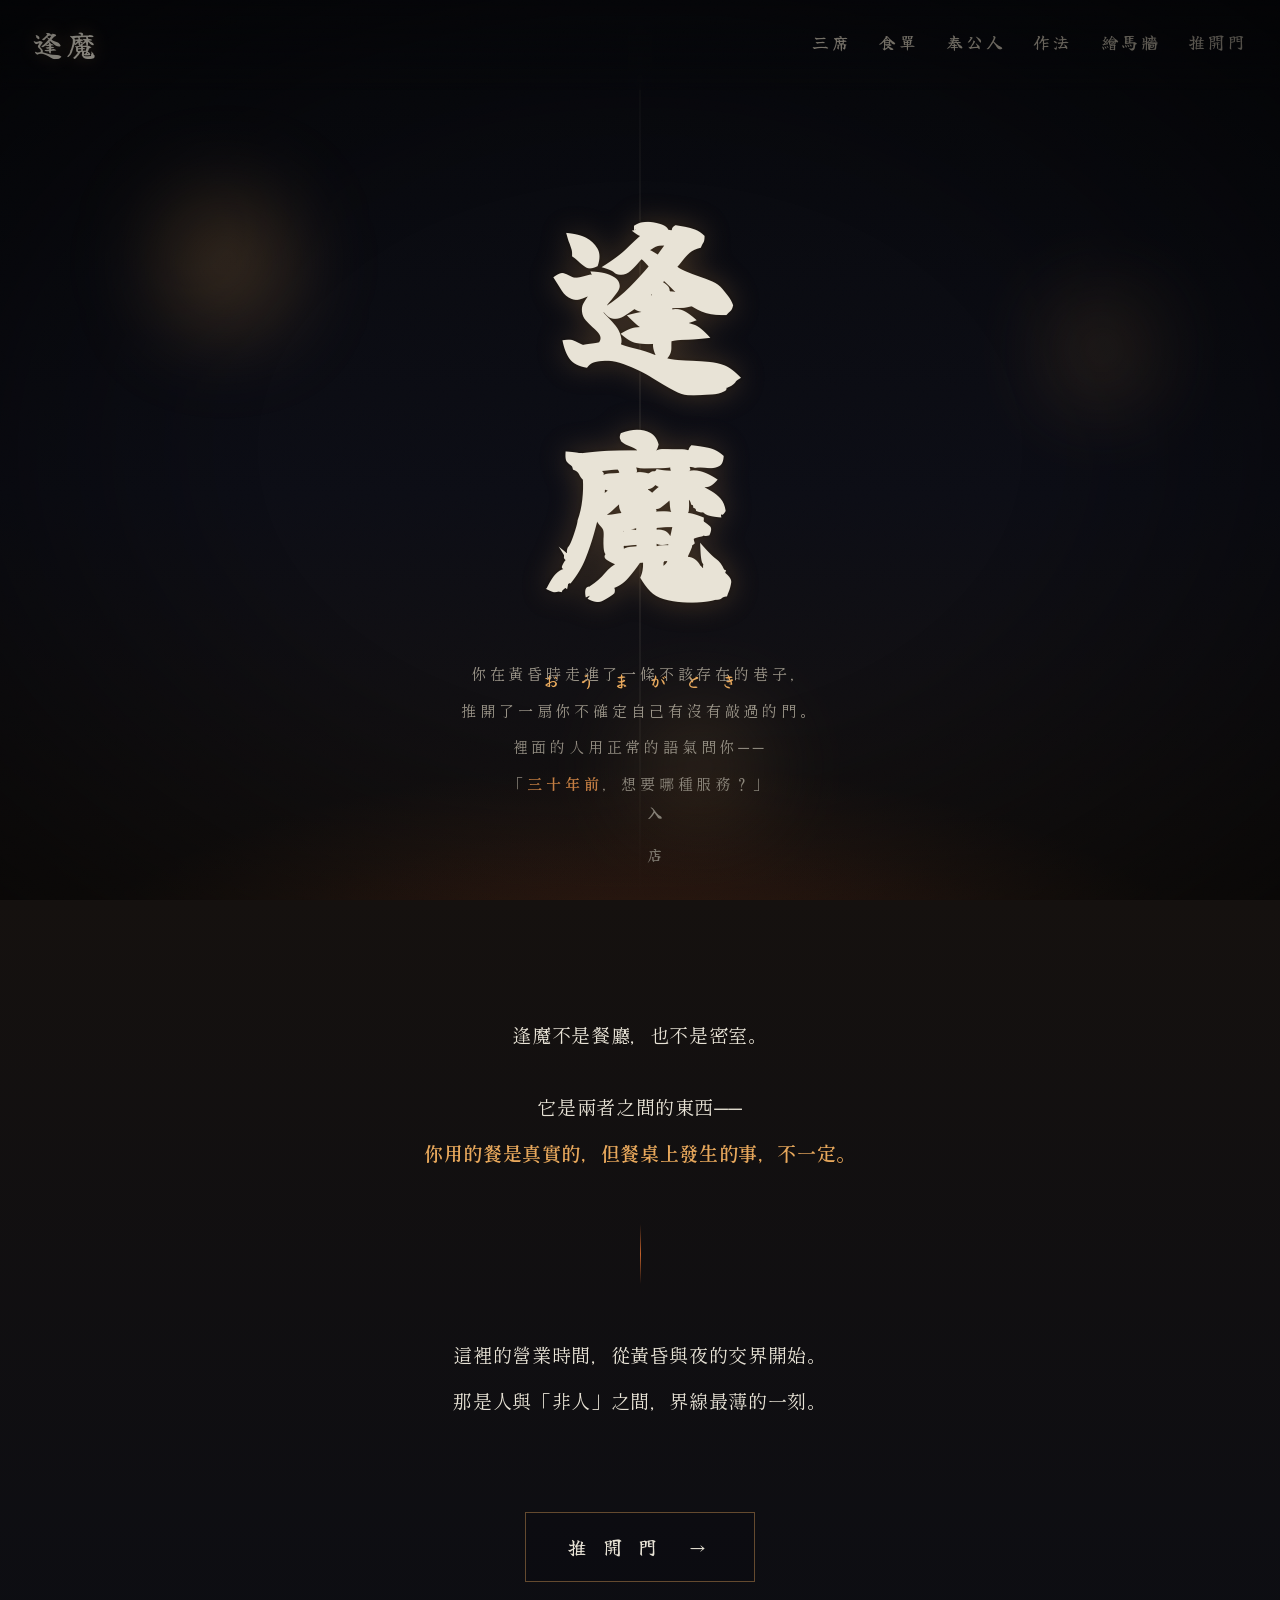
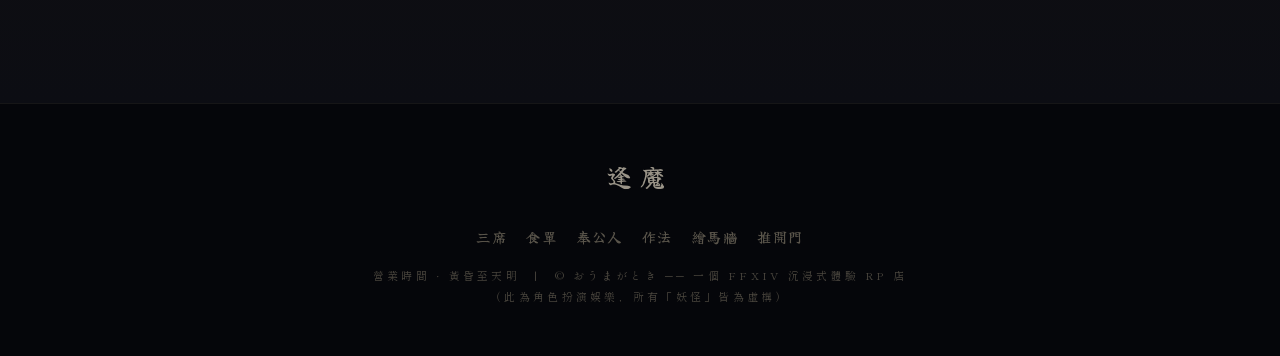
==== index.html @ 8a9e1ae6 "Add files via upload" ====
<!DOCTYPE html>
<html lang="zh-Hant">
<head>
<meta charset="UTF-8">
<meta name="viewport" content="width=device-width, initial-scale=1.0">
<title>逢魔 ── おうまがとき</title>
<link rel="stylesheet" href="styles.css">
</head>
<body>

<nav class="bar">
  <a href="index.html" class="home">逢魔</a>
  <button class="toggle" onclick="document.querySelector('.links').classList.toggle('open')">≡ 品書</button>
  <div class="links">
    <a href="seats.html">三席</a>
    <a href="menu.html">食單</a>
    <a href="staff.html">奉公人</a>
    <a href="rules.html">作法</a>
    <a href="ema.html">繪馬牆</a>
    <a href="door.html">推開門</a>
  </div>
</nav>

<!-- Hero -->
<header class="hero">
  <div class="torii-line"></div>
  <div class="lantern" style="top:18%;left:12%;width:140px;height:200px;"></div>
  <div class="lantern" style="top:30%;right:10%;width:100px;height:160px;animation-delay:1.3s;opacity:.7;"></div>
  <div class="lantern" style="bottom:8%;left:46%;width:220px;height:120px;animation-delay:2.1s;opacity:.55;"></div>

  <h1 class="hero-title">逢魔</h1>
  <div class="hero-sub">おうまがとき</div>

  <div class="hero-whisper">
    你在黃昏時走進了一條不該存在的巷子，<br>
    推開了一扇你不確定自己有沒有敲過的門。<br>
    裡面的人用正常的語氣問你──<br>
    「<span class="glitch-name">今晚</span>，想要哪種服務？」
  </div>

  <a href="#intro" class="enter-hint">入　店</a>
</header>

<!-- 序章 -->
<section class="intro" id="intro">
  <div class="wrap reveal">
    <p>逢魔不是餐廳，也不是密室。</p>
    <p>它是兩者之間的東西──<br><span class="em">你用的餐是真實的，但餐桌上發生的事，不一定。</span></p>
    <div class="divider"></div>
    <p>這裡的營業時間，從黃昏與夜的交界開始。<br>那是人與「非人」之間，界線最薄的一刻。</p>
    <div style="margin-top:3rem;">
      <a href="door.html" class="door-btn" style="font-size:1.2rem;padding:1rem 2.6rem;">推 開 門　→</a>
    </div>
  </div>
</section>

<footer>
  <div class="fmark">逢魔</div>
  <div class="fnav">
    <a href="seats.html">三席</a><a href="menu.html">食單</a><a href="staff.html">奉公人</a>
    <a href="rules.html">作法</a><a href="ema.html">繪馬牆</a><a href="door.html">推開門</a>
  </div>
  <div class="fsub">營業時間 · 黃昏至天明　|　© おうまがとき ── 一個 FFXIV 沉浸式體驗 RP 店<br>（此為角色扮演娛樂，所有「妖怪」皆為虛構）</div>
</footer>

<script src="effects.js"></script>
</body>
</html>
---- styles.css ----
/* ════════════════════════════════════════
   逢魔 ── おうまがとき　共用樣式
   ════════════════════════════════════════ */
@import url('https://fonts.googleapis.com/css2?family=Yuji+Syuku&family=Shippori+Mincho+B1:wght@400;500;600;700&family=Klee+One:wght@400;600&display=swap');

:root{
  --night:#0a0b10;
  --night-2:#101119;
  --ink:#05060a;
  --amber:#c4612a;
  --amber-soft:#d98b4a;
  --amber-glow:#e8a85c;
  --blood:#7a2018;
  --moon:#e8e3d6;
  --moon-dim:#9a9488;
  --paper:#d8cdb4;
  --paper-dark:#b8a988;
  --brush:'Yuji Syuku', serif;
  --mincho:'Shippori Mincho B1', serif;
  --hand:'Klee One', serif;
}

*{margin:0;padding:0;box-sizing:border-box;}
html{scroll-behavior:smooth;}

body{
  background:var(--night);
  color:var(--moon);
  font-family:var(--mincho);
  overflow-x:hidden;
  line-height:1.9;
  letter-spacing:.04em;
  position:relative;
  min-height:100vh;
}

/* 顆粒雜訊 */
body::before{
  content:"";position:fixed;inset:0;z-index:9999;pointer-events:none;opacity:.05;
  background-image:url("data:image/svg+xml,%3Csvg xmlns='http://www.w3.org/2000/svg' width='120' height='120'%3E%3Cfilter id='n'%3E%3CfeTurbulence type='fractalNoise' baseFrequency='0.85' numOctaves='3'/%3E%3C/filter%3E%3Crect width='100%25' height='100%25' filter='url(%23n)'/%3E%3C/svg%3E");
  mix-blend-mode:overlay;
}
/* 暈影 */
body::after{
  content:"";position:fixed;inset:0;z-index:9998;pointer-events:none;
  background:radial-gradient(ellipse at center, transparent 42%, rgba(0,0,0,.55) 100%);
}
::selection{background:var(--blood);color:var(--moon);}

/* ════ 導覽列 ════ */
nav.bar{
  position:fixed;top:0;left:0;right:0;z-index:100;
  display:flex;align-items:center;justify-content:space-between;
  padding:1rem 2rem;
  background:linear-gradient(180deg, rgba(7,8,12,.92), rgba(7,8,12,0));
  backdrop-filter:blur(4px);
}
nav.bar .home{
  font-family:var(--brush);font-size:1.9rem;color:var(--moon);
  text-decoration:none;letter-spacing:.15em;
  text-shadow:0 0 18px rgba(232,168,92,.3);
  transition:.4s;
}
nav.bar .home:hover{color:var(--amber-glow);}
nav.bar .links{display:flex;gap:1.7rem;flex-wrap:wrap;}
nav.bar .links a{
  font-family:var(--brush);font-size:1.05rem;color:var(--moon-dim);
  text-decoration:none;letter-spacing:.18em;position:relative;
  transition:.4s;padding-bottom:.2rem;
}
nav.bar .links a::after{
  content:"";position:absolute;left:0;bottom:-2px;width:0;height:1px;
  background:var(--amber-glow);transition:.4s;
}
nav.bar .links a:hover{color:var(--moon);}
nav.bar .links a:hover::after{width:100%;}
nav.bar .links a.active{color:var(--amber-glow);}
nav.bar .links a.active::after{width:100%;background:var(--amber);}

/* 漢堡（手機） */
nav.bar .toggle{display:none;background:none;border:none;color:var(--moon);
  font-family:var(--brush);font-size:1.3rem;cursor:pointer;letter-spacing:.1em;}

/* ════ 頁面共用 ════ */
.page{padding:9rem 1.5rem 6rem;min-height:100vh;position:relative;}
.wrap{max-width:1040px;margin:0 auto;}

.page-head{text-align:center;margin-bottom:4.5rem;}
.page-mark{
  font-family:var(--brush);font-size:clamp(2.8rem,8vw,5rem);
  color:var(--moon);letter-spacing:.18em;line-height:1.1;
  text-shadow:0 0 28px rgba(232,168,92,.2);
}
.page-en{font-size:.72rem;letter-spacing:.5em;color:var(--amber);
  text-transform:uppercase;margin-top:1rem;display:block;}
.page-lead{color:var(--moon-dim);max-width:560px;margin:1.6rem auto 0;
  font-size:.98rem;line-height:2.2;}

/* 進場淡入 */
.reveal{opacity:0;transform:translateY(30px);
  transition:opacity 1.1s ease, transform 1.1s cubic-bezier(.16,1,.3,1);}
.reveal.in{opacity:1;transform:translateY(0);}

.divider{width:1px;height:60px;margin:3rem auto;
  background:linear-gradient(180deg,transparent,var(--amber),transparent);}

/* ════ 頁尾 ════ */
footer{background:#05060a;text-align:center;padding:3rem 1.5rem;
  border-top:1px solid rgba(216,205,180,.08);}
footer .fmark{font-family:var(--brush);font-size:1.6rem;color:var(--moon-dim);letter-spacing:.3em;}
footer .fsub{font-size:.68rem;color:#4a463e;letter-spacing:.3em;margin-top:.9rem;line-height:2;}
footer .fnav{margin-top:1.4rem;display:flex;gap:1.2rem;justify-content:center;flex-wrap:wrap;}
footer .fnav a{font-family:var(--brush);font-size:.9rem;color:#5a554b;text-decoration:none;transition:.3s;letter-spacing:.1em;}
footer .fnav a:hover{color:var(--amber-soft);}

/* ════ 提灯背景元件 ════ */
.lantern{position:absolute;border-radius:50%;filter:blur(45px);
  background:radial-gradient(circle, rgba(232,168,92,.45), transparent 70%);
  animation:flicker 4s infinite ease-in-out;pointer-events:none;z-index:0;}
@keyframes flicker{
  0%,100%{opacity:.5;transform:scale(1);}
  25%{opacity:.32;transform:scale(.97);}
  50%{opacity:.65;transform:scale(1.03);}
  72%{opacity:.26;transform:scale(.95);}
  80%{opacity:.55;transform:scale(1);}
}

/* ════════ index / Hero ════════ */
.hero{
  height:100vh;min-height:680px;display:flex;flex-direction:column;
  align-items:center;justify-content:center;position:relative;overflow:hidden;
  background:
    radial-gradient(ellipse 80% 50% at 50% 115%, rgba(196,97,42,.28), transparent 60%),
    radial-gradient(ellipse 60% 40% at 50% 120%, rgba(122,32,24,.25), transparent 70%),
    linear-gradient(180deg, #07080c 0%, #0c0d15 55%, #15110f 100%);
}
.torii-line{position:absolute;top:0;left:50%;width:1px;height:100%;
  background:linear-gradient(180deg, transparent, rgba(216,205,180,.15) 30%, rgba(216,205,180,.15) 70%, transparent);
  transform:translateX(-50%);}
.hero-title{
  writing-mode:vertical-rl;font-family:var(--brush);
  font-size:clamp(5.5rem, 16vw, 12rem);color:var(--moon);line-height:1;letter-spacing:.1em;
  text-shadow:0 0 30px rgba(232,168,92,.25), 0 0 4px rgba(0,0,0,.8);
  position:relative;z-index:3;opacity:0;
  animation:titleIn 2.4s .3s forwards cubic-bezier(.16,1,.3,1);}
@keyframes titleIn{
  0%{opacity:0;transform:translateY(40px);filter:blur(12px);}
  100%{opacity:1;transform:translateY(0);filter:blur(0);}}
.hero-sub{font-family:var(--brush);font-size:clamp(.85rem,2vw,1.1rem);
  color:var(--amber-glow);letter-spacing:1em;margin-top:2.4rem;padding-left:1em;
  opacity:0;animation:fadeUp 2s 1.6s forwards;z-index:3;}
.hero-whisper{position:absolute;bottom:11%;text-align:center;color:var(--moon-dim);
  font-size:clamp(.78rem,1.6vw,.95rem);letter-spacing:.25em;line-height:2.4;
  opacity:0;animation:fadeUp 2.4s 2.4s forwards;z-index:3;}
.hero-whisper .glitch-name{color:var(--amber-soft);font-weight:600;transition:opacity .25s;}
@keyframes fadeUp{from{opacity:0;transform:translateY(20px);}to{opacity:1;transform:translateY(0);}}
.enter-hint{position:absolute;bottom:3.5%;left:50%;transform:translateX(-50%);
  font-family:var(--brush);font-size:.95rem;letter-spacing:.4em;color:var(--moon-dim);
  writing-mode:vertical-rl;text-decoration:none;opacity:0;
  animation:fadeUp 2s 3.2s forwards, bob 2.6s 3.2s infinite ease-in-out;transition:color .4s;z-index:3;}
.enter-hint:hover{color:var(--amber-glow);}
@keyframes bob{0%,100%{transform:translateX(-50%) translateY(0);}50%{transform:translateX(-50%) translateY(10px);}}

/* index 序章 */
.intro{background:linear-gradient(180deg,#15110f,#0c0d13);text-align:center;padding:7rem 1.5rem;}
.intro p{max-width:640px;margin:0 auto 1.6rem;font-size:clamp(1rem,2.4vw,1.2rem);color:var(--moon);line-height:2.4;}
.intro .em{color:var(--amber-glow);font-weight:600;}

/* ════════ 三席 ════════ */
.seat-grid{display:grid;grid-template-columns:repeat(3,1fr);gap:1.4rem;}
.seat{border:1px solid rgba(216,205,180,.14);
  background:linear-gradient(160deg, rgba(21,22,30,.9), rgba(10,11,16,.9));
  padding:2.6rem 1.7rem;position:relative;transition:.5s;overflow:hidden;}
.seat::before{content:"";position:absolute;inset:0;
  background:radial-gradient(circle at 50% 120%, rgba(196,97,42,.2), transparent 60%);
  opacity:0;transition:.6s;}
.seat:hover{border-color:rgba(232,168,92,.5);transform:translateY(-6px);}
.seat:hover::before{opacity:1;}
.seat .jp{font-family:var(--brush);font-size:2rem;color:var(--amber-glow);letter-spacing:.1em;}
.seat .lv{font-size:.68rem;letter-spacing:.3em;color:var(--moon-dim);margin:.9rem 0 1.3rem;text-transform:uppercase;}
.seat p{font-size:.93rem;color:var(--moon-dim);line-height:2;}
.seat p .veil{filter:blur(3.2px);opacity:.5;user-select:none;display:inline;}
.seat p .clear{color:var(--amber-soft);display:inline-block;margin-top:.4rem;}

/* ════════ 食單 ════════ */
.menu-group{margin-bottom:3.6rem;}
.menu-group h3{font-family:var(--brush);font-size:1.6rem;color:var(--amber-soft);
  letter-spacing:.2em;margin-bottom:1.6rem;border-bottom:1px solid rgba(216,205,180,.12);padding-bottom:.6rem;}
.dish{display:flex;justify-content:space-between;align-items:baseline;gap:1.5rem;
  padding:1.1rem 0;border-bottom:1px dotted rgba(216,205,180,.1);}
.dish .name{font-size:1.1rem;color:var(--moon);font-weight:500;letter-spacing:.08em;flex-shrink:0;}
.dish .desc{font-size:.86rem;color:var(--moon-dim);text-align:right;font-style:italic;line-height:1.7;}
.dish .real{flex:1;text-align:center;font-family:var(--brush);font-size:.98rem;color:var(--amber-glow);letter-spacing:.18em;opacity:0;transition:opacity .55s ease;white-space:nowrap;pointer-events:none;text-shadow:0 0 14px rgba(232,168,92,.4);}
.dish:hover .real,.dish.show-real .real{opacity:1;}
.dish:hover .name{color:var(--amber-soft);}
.dish .price{flex-shrink:0;font-family:var(--mincho);font-size:.95rem;color:var(--amber-soft);letter-spacing:.05em;white-space:nowrap;}
.dish .price i{font-style:normal;font-size:.68rem;color:var(--moon-dim);margin-left:.2rem;}
.dish{cursor:pointer;}
.menu-note{font-size:.8rem;color:var(--moon-dim);margin-top:2.5rem;text-align:center;letter-spacing:.15em;opacity:.7;}

/* ════════ 店員 ════════ */
.staff-grid{display:grid;grid-template-columns:repeat(auto-fit,minmax(220px,1fr));gap:1.2rem;}
.yokai{border:1px solid rgba(216,205,180,.12);padding:2.2rem 1.6rem;position:relative;
  background:rgba(13,14,20,.6);transition:.5s;}
.yokai:hover{background:rgba(20,16,14,.9);border-color:var(--blood);}
.yokai .role{font-size:.66rem;letter-spacing:.35em;color:var(--amber);text-transform:uppercase;}
.yokai .yname{font-family:var(--brush);font-size:1.8rem;color:var(--moon);margin:.5rem 0 1rem;letter-spacing:.1em;}
.yokai .rule{font-size:.86rem;color:var(--moon-dim);line-height:1.95;}
.yokai .rule b{color:var(--amber-soft);font-weight:600;}

/* ════════ 規則 ════════ */
.rule-list{max-width:680px;margin:0 auto;}
.rule-row{display:flex;gap:1.5rem;align-items:flex-start;padding:1.5rem 0;border-bottom:1px solid rgba(216,205,180,.1);}
.rule-row .num{font-family:var(--brush);font-size:1.7rem;color:var(--amber);flex-shrink:0;width:1.6em;}
.rule-row p{font-size:1rem;color:var(--moon);line-height:1.9;}
.rule-row p span{color:var(--moon-dim);font-size:.85rem;display:block;margin-top:.4rem;}
.law-sec{max-width:720px;margin:0 auto 3rem;}
.law-sec h3{font-family:var(--brush);font-size:1.6rem;color:var(--amber-soft);letter-spacing:.18em;border-bottom:1px solid rgba(216,205,180,.14);padding-bottom:.7rem;margin-bottom:.3rem;display:flex;align-items:baseline;gap:.9rem;}
.law-sec h3 .en{font-size:.6rem;letter-spacing:.35em;color:var(--moon-dim);text-transform:uppercase;}
.law-sec .intro{color:var(--moon-dim);font-size:14px;font-style:italic;margin:.6rem 0 1.2rem;letter-spacing:.06em;}
.law-item{display:flex;gap:1.1rem;align-items:flex-start;padding:.85rem 0;border-bottom:1px dotted rgba(216,205,180,.1);}
.law-item .ln{font-family:var(--brush);font-size:1.15rem;color:var(--amber);flex-shrink:0;width:1.5em;line-height:1.7;}
.law-item p{font-size:15px;color:var(--moon);line-height:1.95;margin:0;}
.law-item p em{color:var(--amber-soft);font-style:normal;}

/* ════════ 繪馬牆 ════════ */
.ema-rule{font-size:.9rem;color:var(--amber-soft);letter-spacing:.2em;text-align:center;margin-bottom:.5rem;}
.ema-board{display:grid;grid-template-columns:repeat(auto-fill,minmax(160px,1fr));gap:1.4rem;margin-top:2rem;}
.ema-card{background:linear-gradient(160deg,#1a1410,#241a13);border:1px solid rgba(216,205,180,.15);
  padding:1.5rem 1.1rem 1.3rem;font-family:var(--hand);color:var(--paper);position:relative;
  transform:rotate(var(--rot));transition:.4s;box-shadow:0 6px 20px rgba(0,0,0,.4);}
.ema-card::before{content:"";position:absolute;top:-7px;left:50%;transform:translateX(-50%);
  width:8px;height:8px;border-radius:50%;background:var(--blood);}
.ema-card::after{content:"";position:absolute;top:-22px;left:50%;transform:translateX(-50%);
  width:1px;height:18px;background:rgba(216,205,180,.25);}
.ema-card:hover{transform:rotate(0deg) scale(1.05);border-color:var(--amber);z-index:2;}
.ema-card .txt{font-size:.95rem;line-height:1.75;}
.ema-card .by{font-size:.66rem;color:var(--paper-dark);margin-top:.9rem;letter-spacing:.1em;}
.ema-warn{color:#c23b2c;font-family:var(--brush);font-size:1.05rem;letter-spacing:.12em;margin-top:1.6rem;line-height:2;text-shadow:0 0 16px rgba(194,59,44,.35);}
.ema-card.aged{background:linear-gradient(160deg,#171009,#1d130a);border-color:rgba(216,205,180,.07);filter:sepia(.25) brightness(.82);box-shadow:0 6px 20px rgba(0,0,0,.5), inset 0 0 34px rgba(0,0,0,.55);}
.ema-card.aged .txt{opacity:.5;color:#c4b79a;}
.ema-card.aged .by{opacity:.5;}
.ema-card.smudge .txt{filter:blur(1.3px);letter-spacing:-.01em;opacity:.55;}
.ema-card.illegible .txt{filter:blur(3px);opacity:.42;color:#b8a988;}
.ema-card.torn{clip-path:polygon(0 0,100% 0,100% 84%,86% 100%,38% 94%,0 99%);}
.ema-card.illegible:hover .txt{filter:blur(2px);opacity:.62;}
.ema-card.smudge:hover .txt{filter:blur(.7px);opacity:.75;}
.ema-form{max-width:520px;margin:0 auto 2.6rem;border:1px solid rgba(216,205,180,.14);background:rgba(13,14,20,.5);padding:1.6rem 1.4rem;}
.ema-form .ef-title{font-family:var(--brush);font-size:1.35rem;color:var(--amber-soft);letter-spacing:.15em;text-align:center;margin-bottom:1rem;}
.ema-form textarea{width:100%;background:rgba(7,8,12,.8);border:1px solid rgba(216,205,180,.2);color:var(--paper);font-family:var(--hand);font-size:1rem;line-height:1.8;padding:.8rem 1rem;outline:none;resize:vertical;min-height:64px;transition:.4s;}
.ema-form .ef-pw{width:100%;background:rgba(7,8,12,.85);border:1px solid rgba(122,32,24,.45);color:var(--amber-glow);font-family:var(--mincho);font-size:.95rem;letter-spacing:.12em;padding:.7rem 1rem;outline:none;margin-bottom:.7rem;text-align:center;transition:.4s;}
.ema-form .ef-pw:focus{border-color:var(--amber-glow);box-shadow:0 0 20px rgba(232,168,92,.18);}
.ema-form .ef-pw::placeholder{color:#7a6a55;letter-spacing:.05em;}
.ema-form textarea:focus{border-color:var(--amber-glow);box-shadow:0 0 20px rgba(232,168,92,.15);}
.ema-form .ef-row{display:flex;gap:.7rem;margin-top:.7rem;}
.ema-form .ef-row input{flex:1;background:rgba(7,8,12,.8);border:1px solid rgba(216,205,180,.2);color:var(--paper);font-family:var(--hand);font-size:.95rem;padding:.7rem 1rem;outline:none;transition:.4s;}
.ema-form .ef-row input:focus{border-color:var(--amber-glow);}
.ema-form .ef-row button{font-family:var(--brush);font-size:1.1rem;letter-spacing:.2em;color:var(--moon);background:rgba(10,11,16,.6);border:1px solid rgba(232,168,92,.4);padding:.7rem 1.6rem;cursor:pointer;transition:.5s;white-space:nowrap;}
.ema-form .ef-row button:hover{border-color:var(--amber-glow);color:var(--amber-glow);letter-spacing:.32em;box-shadow:0 0 24px rgba(232,168,92,.2);}
.ema-form .ef-fb{margin-top:.7rem;min-height:1.2em;font-size:.82rem;color:var(--amber-glow);text-align:center;letter-spacing:.05em;}
@keyframes hang{0%{opacity:0;transform:rotate(var(--rot)) translateY(-28px) scale(.9);}100%{opacity:1;transform:rotate(var(--rot)) scale(1);}}
.ema-card.just-hung{animation:hang .8s cubic-bezier(.34,1.56,.64,1);}
.padlet-sec{max-width:900px;margin:3.5rem auto 0;}
.padlet-sec .ps-head{text-align:center;font-family:var(--brush);font-size:1.6rem;color:var(--moon);letter-spacing:.2em;margin-bottom:1.4rem;}
.padlet-ph{border:1px dashed rgba(216,205,180,.3);background:rgba(13,14,20,.4);padding:3rem 1.5rem;text-align:center;color:var(--moon-dim);line-height:2.1;font-size:14px;}
.padlet-ph code{color:var(--amber-soft);font-family:monospace;font-size:.78rem;}
.padlet-frame{width:100%;height:560px;border:1px solid rgba(216,205,180,.15);background:#0c0d13;display:block;}

/* ════════ 推開門 ════════ */
.door-wrap{text-align:center;
  background:radial-gradient(ellipse 70% 50% at 50% 45%, rgba(196,97,42,.2), transparent 65%);}
.door-wrap p{color:var(--moon-dim);max-width:520px;margin:0 auto 1rem;line-height:2.2;letter-spacing:.1em;}
.clock{font-family:var(--brush);font-size:1.1rem;color:var(--blood);letter-spacing:.3em;margin:2rem 0;opacity:.85;}
.door-btn{display:inline-block;margin-top:2.5rem;font-family:var(--brush);font-size:1.6rem;letter-spacing:.3em;
  color:var(--moon);text-decoration:none;padding:1.3rem 3.5rem;border:1px solid rgba(232,168,92,.4);
  position:relative;background:rgba(10,11,16,.5);transition:.6s cubic-bezier(.16,1,.3,1);overflow:hidden;}
.door-btn::before{content:"";position:absolute;inset:0;
  background:radial-gradient(circle at center, rgba(196,97,42,.4), transparent 70%);opacity:0;transition:.6s;}
.door-btn:hover{border-color:var(--amber-glow);letter-spacing:.45em;color:var(--amber-glow);box-shadow:0 0 40px rgba(232,168,92,.3);}
.door-btn:hover::before{opacity:1;}

/* 預約步驟 */
.steps{display:grid;grid-template-columns:repeat(3,1fr);gap:1.4rem;margin:3rem 0;}
.step{border:1px solid rgba(216,205,180,.12);padding:2rem 1.4rem;text-align:center;background:rgba(13,14,20,.5);}
.step .sn{font-family:var(--brush);font-size:2.2rem;color:var(--amber);display:block;margin-bottom:.8rem;}
.step h4{font-size:1rem;color:var(--moon);margin-bottom:.6rem;letter-spacing:.1em;}
.step p{font-size:.84rem;color:var(--moon-dim);line-height:1.9;margin:0;}

/* ════ RWD ════ */
@media(max-width:820px){
  nav.bar{padding:.9rem 1.3rem;}
  nav.bar .toggle{display:block;}
  nav.bar .links{
    position:absolute;top:100%;right:1.3rem;flex-direction:column;gap:1.1rem;
    background:rgba(8,9,13,.97);border:1px solid rgba(216,205,180,.12);
    padding:1.4rem 2rem;display:none;align-items:flex-end;
  }
  nav.bar .links.open{display:flex;}
  .seat-grid,.steps{grid-template-columns:1fr;}
  .dish{flex-direction:column;gap:.3rem;}
  .dish .desc{text-align:left;}
  .page{padding:8rem 1.3rem 5rem;}
}
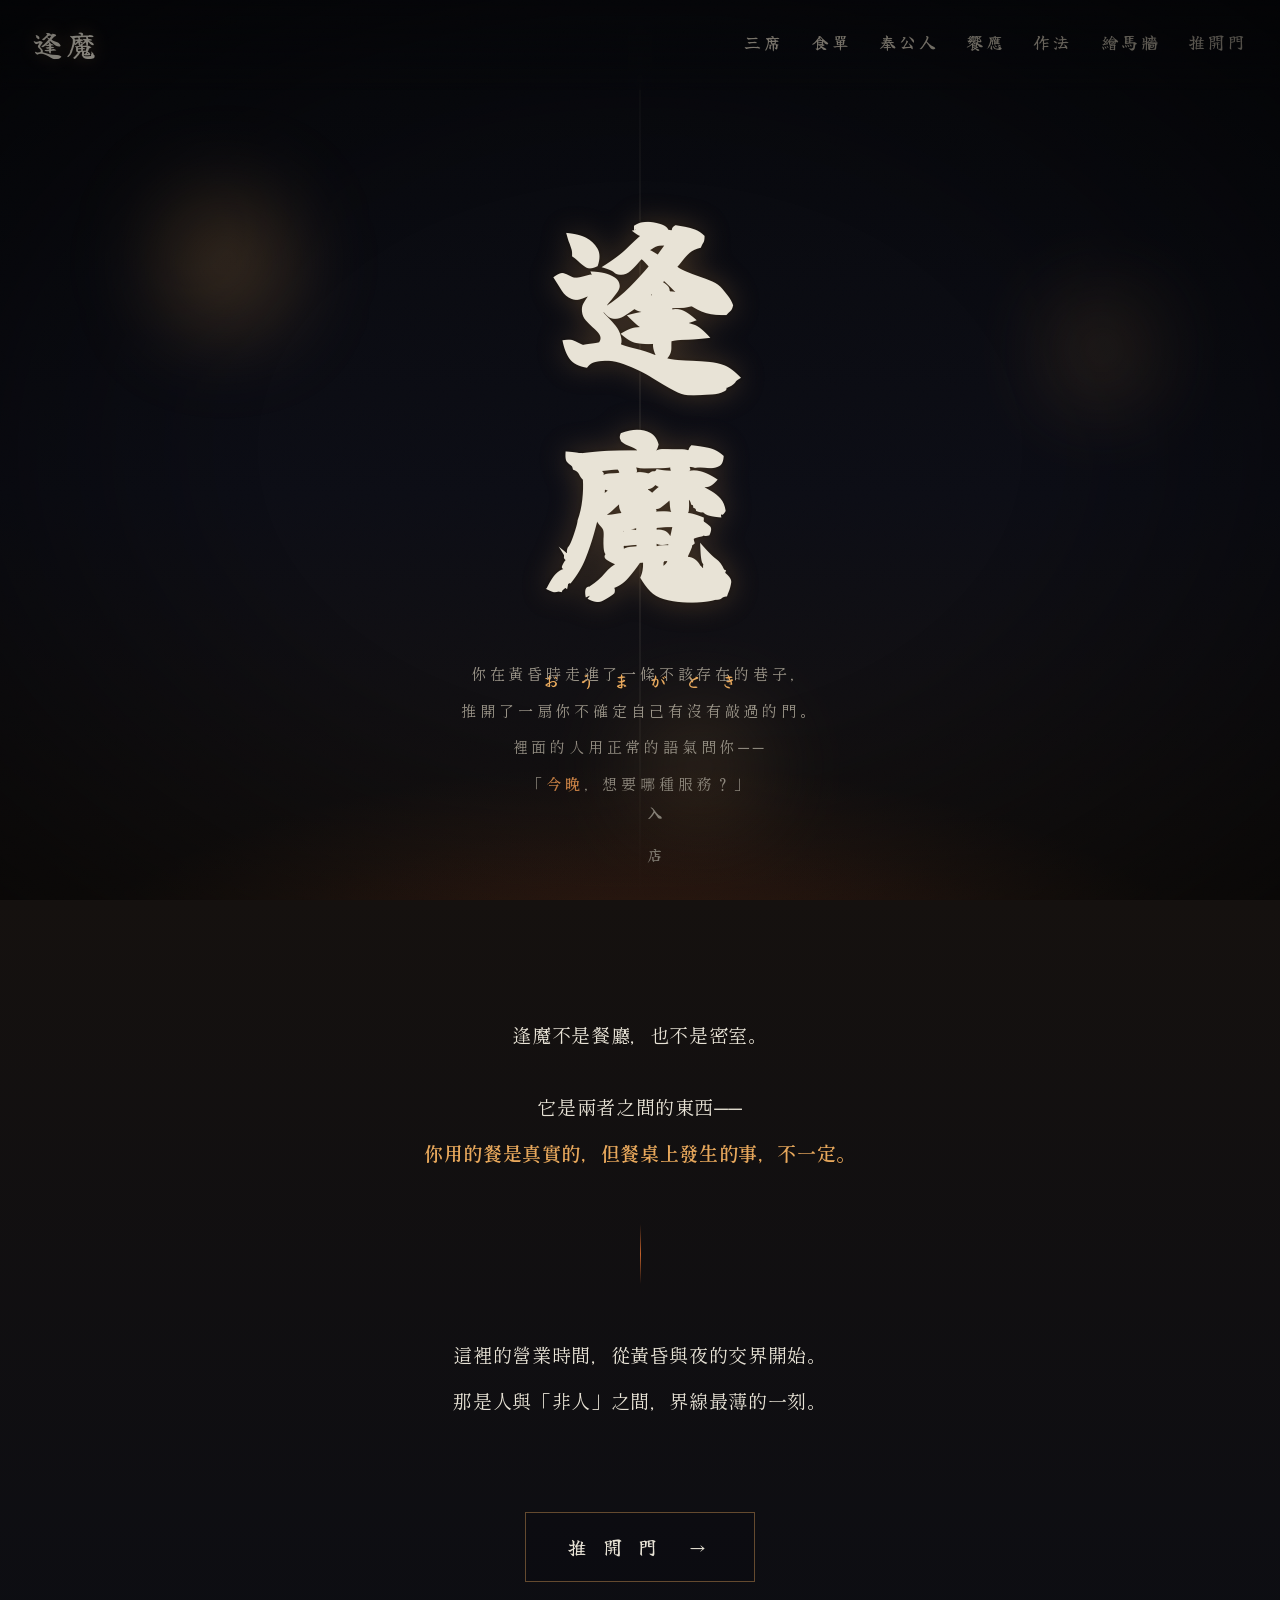
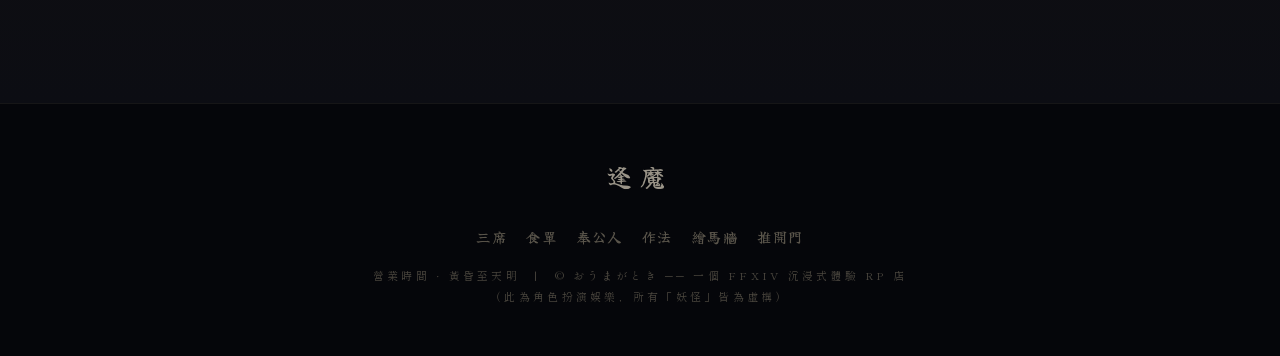
==== commit 090862a4: "Add files via upload" ====
--- a/index.html
+++ b/index.html
@@ -15,6 +15,7 @@
     <a href="seats.html">三席</a>
     <a href="menu.html">食單</a>
     <a href="staff.html">奉公人</a>
+    <a href="service.html">饗應</a>
     <a href="rules.html">作法</a>
     <a href="ema.html">繪馬牆</a>
     <a href="door.html">推開門</a>
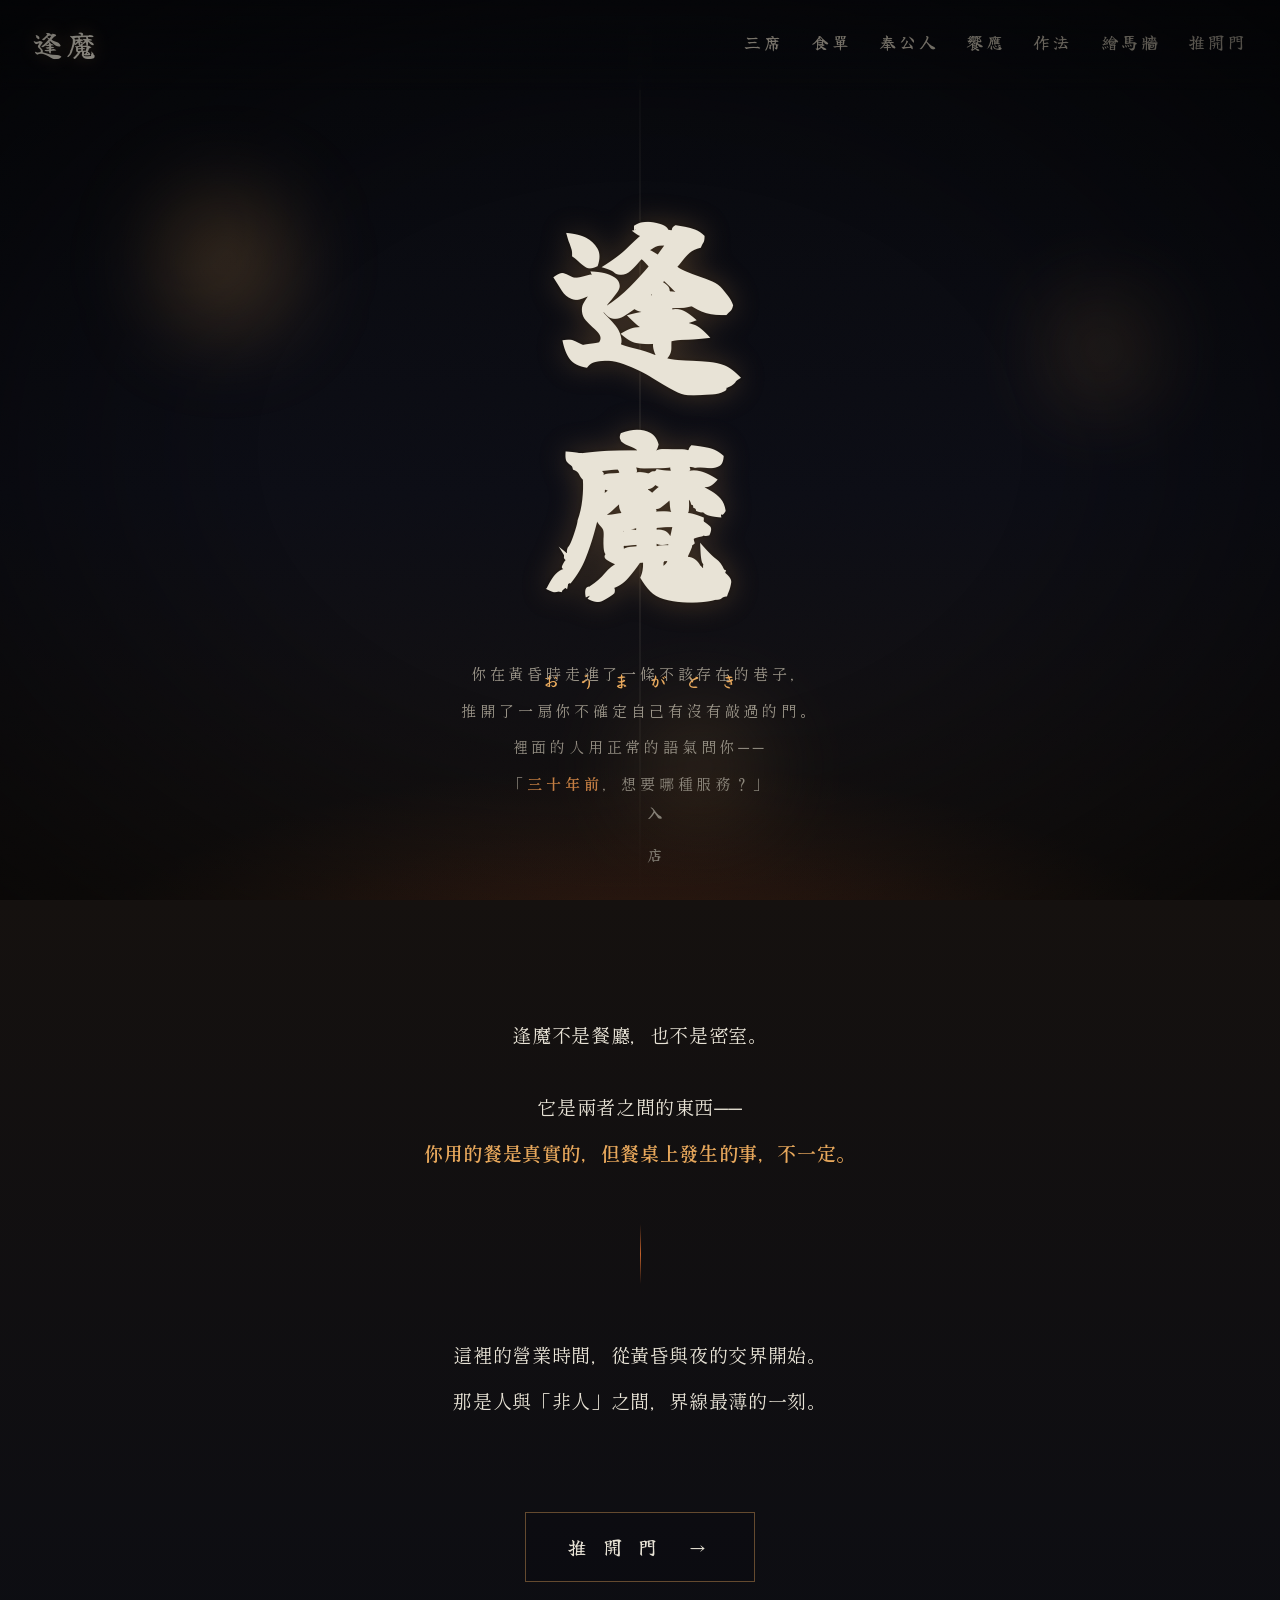
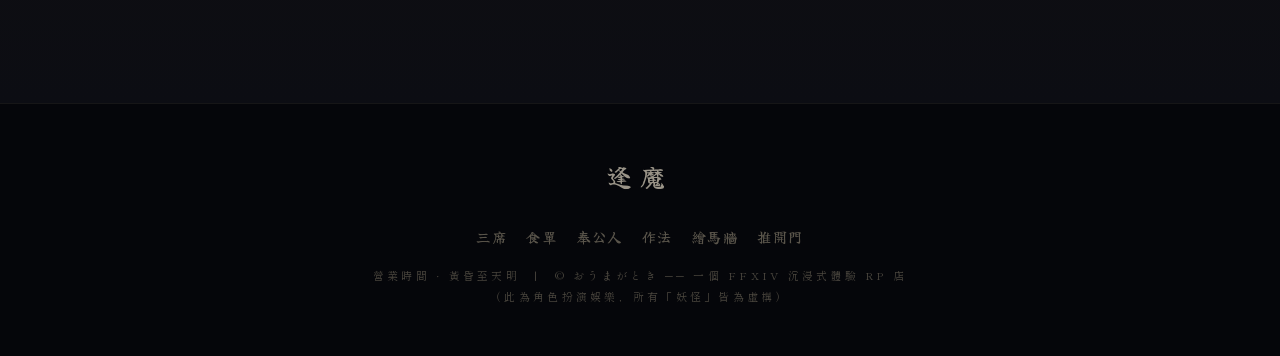
==== commit 70a151d4: "Add files via upload" ====
--- a/index.html
+++ b/index.html
@@ -4,6 +4,10 @@
 <meta charset="UTF-8">
 <meta name="viewport" content="width=device-width, initial-scale=1.0">
 <title>逢魔 ── おうまがとき</title>
+  <link rel="icon" type="image/png" sizes="32x32" href="favicon-32.png">
+  <link rel="icon" type="image/png" sizes="64x64" href="favicon.png">
+  <link rel="apple-touch-icon" href="apple-touch-icon.png">
+
 <link rel="stylesheet" href="styles.css">
 </head>
 <body>
--- a/styles.css
+++ b/styles.css
@@ -251,6 +251,7 @@
 .ema-form .ef-pw{width:100%;background:rgba(7,8,12,.85);border:1px solid rgba(122,32,24,.45);color:var(--amber-glow);font-family:var(--mincho);font-size:.95rem;letter-spacing:.12em;padding:.7rem 1rem;outline:none;margin-bottom:.7rem;text-align:center;transition:.4s;}
 .ema-form .ef-pw:focus{border-color:var(--amber-glow);box-shadow:0 0 20px rgba(232,168,92,.18);}
 .ema-form .ef-pw::placeholder{color:#7a6a55;letter-spacing:.05em;}
+.ema-form .pw-note{font-size:11px;color:var(--moon-dim);opacity:.7;text-align:center;margin-bottom:.7rem;letter-spacing:.03em;line-height:1.6;}
 .ema-form textarea:focus{border-color:var(--amber-glow);box-shadow:0 0 20px rgba(232,168,92,.15);}
 .ema-form .ef-row{display:flex;gap:.7rem;margin-top:.7rem;}
 .ema-form .ef-row input{flex:1;background:rgba(7,8,12,.8);border:1px solid rgba(216,205,180,.2);color:var(--paper);font-family:var(--hand);font-size:.95rem;padding:.7rem 1rem;outline:none;transition:.4s;}
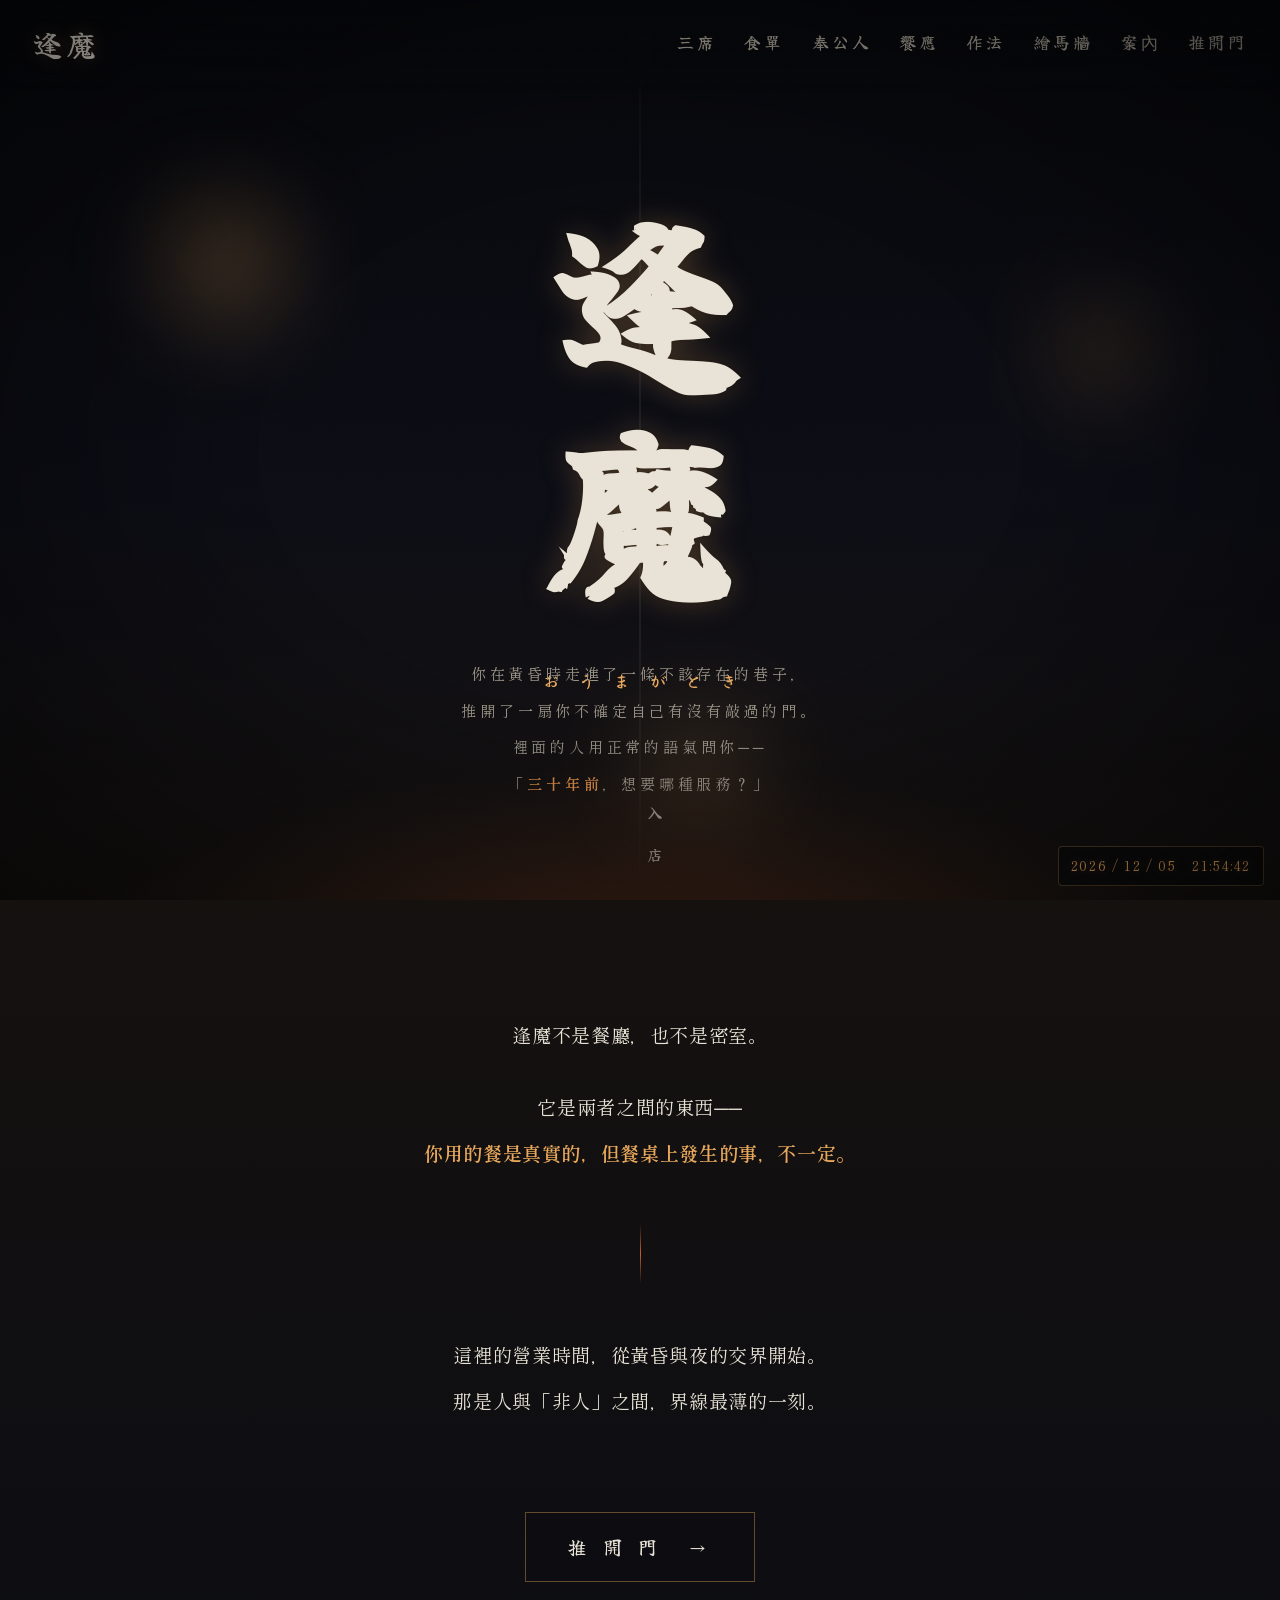
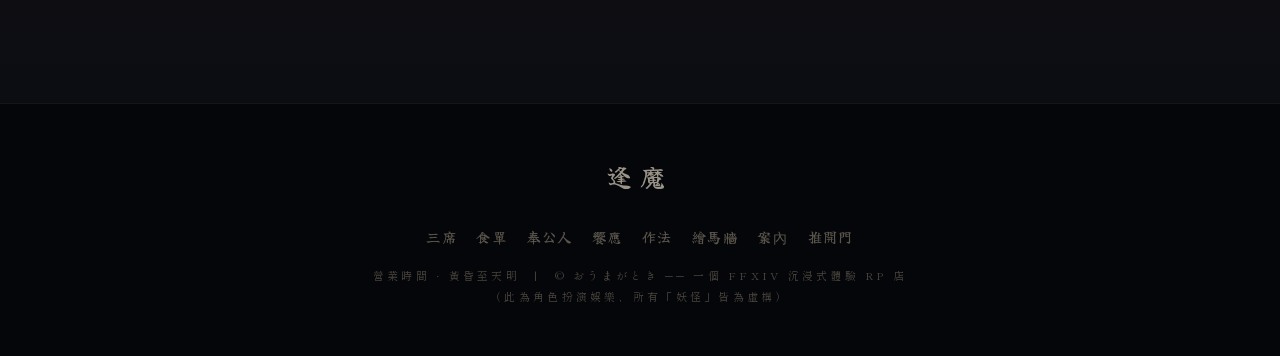
==== commit 83584edf: "Add files via upload" ====
--- a/index.html
+++ b/index.html
@@ -8,9 +8,281 @@
   <link rel="icon" type="image/png" sizes="64x64" href="favicon.png">
   <link rel="apple-touch-icon" href="apple-touch-icon.png">
 
-<link rel="stylesheet" href="styles.css">
+<style>
+/* ════════════════════════════════════════
+   逢魔 ── おうまがとき　共用樣式
+   ════════════════════════════════════════ */
+@import url('https://fonts.googleapis.com/css2?family=Yuji+Syuku&family=Shippori+Mincho+B1:wght@400;500;600;700&family=Klee+One:wght@400;600&display=swap');
+
+:root{
+  --night:#0a0b10;
+  --night-2:#101119;
+  --ink:#05060a;
+  --amber:#c4612a;
+  --amber-soft:#d98b4a;
+  --amber-glow:#e8a85c;
+  --blood:#7a2018;
+  --moon:#e8e3d6;
+  --moon-dim:#9a9488;
+  --paper:#d8cdb4;
+  --paper-dark:#b8a988;
+  --brush:'Yuji Syuku', serif;
+  --mincho:'Shippori Mincho B1', serif;
+  --hand:'Klee One', serif;
+}
+
+*{margin:0;padding:0;box-sizing:border-box;}
+html{scroll-behavior:smooth;}
+
+body{
+  background:var(--night);
+  color:var(--moon);
+  font-family:var(--mincho);
+  overflow-x:hidden;
+  line-height:1.9;
+  letter-spacing:.04em;
+  position:relative;
+  min-height:100vh;
+}
+
+/* 顆粒雜訊 */
+body::before{
+  content:"";position:fixed;inset:0;z-index:9999;pointer-events:none;opacity:.05;
+  background-image:url("data:image/svg+xml,%3Csvg xmlns='http://www.w3.org/2000/svg' width='120' height='120'%3E%3Cfilter id='n'%3E%3CfeTurbulence type='fractalNoise' baseFrequency='0.85' numOctaves='3'/%3E%3C/filter%3E%3Crect width='100%25' height='100%25' filter='url(%23n)'/%3E%3C/svg%3E");
+  mix-blend-mode:overlay;
+}
+/* 暈影 */
+body::after{
+  content:"";position:fixed;inset:0;z-index:9998;pointer-events:none;
+  background:radial-gradient(ellipse at center, transparent 42%, rgba(0,0,0,.55) 100%);
+}
+::selection{background:var(--blood);color:var(--moon);}
+
+/* ════ 導覽列 ════ */
+nav.bar{
+  position:fixed;top:0;left:0;right:0;z-index:100;
+  display:flex;align-items:center;justify-content:space-between;
+  padding:1rem 2rem;
+  background:linear-gradient(180deg, rgba(7,8,12,.92), rgba(7,8,12,0));
+  backdrop-filter:blur(4px);
+}
+nav.bar .home{
+  font-family:var(--brush);font-size:1.9rem;color:var(--moon);
+  text-decoration:none;letter-spacing:.15em;
+  text-shadow:0 0 18px rgba(232,168,92,.3);
+  transition:.4s;
+}
+nav.bar .home:hover{color:var(--amber-glow);}
+nav.bar .links{display:flex;gap:1.7rem;flex-wrap:wrap;}
+nav.bar .links a{
+  font-family:var(--brush);font-size:1.05rem;color:var(--moon-dim);
+  text-decoration:none;letter-spacing:.18em;position:relative;
+  transition:.4s;padding-bottom:.2rem;
+}
+nav.bar .links a::after{
+  content:"";position:absolute;left:0;bottom:-2px;width:0;height:1px;
+  background:var(--amber-glow);transition:.4s;
+}
+nav.bar .links a:hover{color:var(--moon);}
+nav.bar .links a:hover::after{width:100%;}
+nav.bar .links a.active{color:var(--amber-glow);}
+nav.bar .links a.active::after{width:100%;background:var(--amber);}
+
+/* 漢堡（手機） */
+nav.bar .toggle{display:none;background:none;border:none;color:var(--moon);
+  font-family:var(--brush);font-size:1.3rem;cursor:pointer;letter-spacing:.1em;}
+
+/* ════ 頁面共用 ════ */
+.page{padding:9rem 1.5rem 6rem;min-height:100vh;position:relative;}
+.wrap{max-width:1040px;margin:0 auto;}
+
+.page-head{text-align:center;margin-bottom:4.5rem;}
+.page-mark{
+  font-family:var(--brush);font-size:clamp(2.8rem,8vw,5rem);
+  color:var(--moon);letter-spacing:.18em;line-height:1.1;
+  text-shadow:0 0 28px rgba(232,168,92,.2);
+}
+.page-en{font-size:.72rem;letter-spacing:.5em;color:var(--amber);
+  text-transform:uppercase;margin-top:1rem;display:block;}
+.page-lead{color:var(--moon-dim);max-width:560px;margin:1.6rem auto 0;
+  font-size:.98rem;line-height:2.2;}
+
+/* 進場淡入 */
+.reveal{opacity:0;transform:translateY(30px);
+  transition:opacity 1.1s ease, transform 1.1s cubic-bezier(.16,1,.3,1);}
+.reveal.in{opacity:1;transform:translateY(0);}
+
+.divider{width:1px;height:60px;margin:3rem auto;
+  background:linear-gradient(180deg,transparent,var(--amber),transparent);}
+
+/* ════ 頁尾 ════ */
+footer{background:#05060a;text-align:center;padding:3rem 1.5rem;
+  border-top:1px solid rgba(216,205,180,.08);}
+footer .fmark{font-family:var(--brush);font-size:1.6rem;color:var(--moon-dim);letter-spacing:.3em;}
+footer .fsub{font-size:.68rem;color:#4a463e;letter-spacing:.3em;margin-top:.9rem;line-height:2;}
+footer .fnav{margin-top:1.4rem;display:flex;gap:1.2rem;justify-content:center;flex-wrap:wrap;}
+footer .fnav a{font-family:var(--brush);font-size:.9rem;color:#5a554b;text-decoration:none;transition:.3s;letter-spacing:.1em;}
+footer .fnav a:hover{color:var(--amber-soft);}
+
+/* ════ 提灯背景元件 ════ */
+.lantern{position:absolute;border-radius:50%;filter:blur(45px);
+  background:radial-gradient(circle, rgba(232,168,92,.45), transparent 70%);
+  animation:flicker 4s infinite ease-in-out;pointer-events:none;z-index:0;}
+@keyframes flicker{
+  0%,100%{opacity:.5;transform:scale(1);}
+  25%{opacity:.32;transform:scale(.97);}
+  50%{opacity:.65;transform:scale(1.03);}
+  72%{opacity:.26;transform:scale(.95);}
+  80%{opacity:.55;transform:scale(1);}
+}
+
+/* ════════ index / Hero ════════ */
+.hero{
+  height:100vh;min-height:680px;display:flex;flex-direction:column;
+  align-items:center;justify-content:center;position:relative;overflow:hidden;
+  background:
+    radial-gradient(ellipse 80% 50% at 50% 115%, rgba(196,97,42,.28), transparent 60%),
+    radial-gradient(ellipse 60% 40% at 50% 120%, rgba(122,32,24,.25), transparent 70%),
+    linear-gradient(180deg, #07080c 0%, #0c0d15 55%, #15110f 100%);
+}
+.torii-line{position:absolute;top:0;left:50%;width:1px;height:100%;
+  background:linear-gradient(180deg, transparent, rgba(216,205,180,.15) 30%, rgba(216,205,180,.15) 70%, transparent);
+  transform:translateX(-50%);}
+.hero-title{
+  writing-mode:vertical-rl;font-family:var(--brush);
+  font-size:clamp(5.5rem, 16vw, 12rem);color:var(--moon);line-height:1;letter-spacing:.1em;
+  text-shadow:0 0 30px rgba(232,168,92,.25), 0 0 4px rgba(0,0,0,.8);
+  position:relative;z-index:3;opacity:0;
+  animation:titleIn 2.4s .3s forwards cubic-bezier(.16,1,.3,1);}
+@keyframes titleIn{
+  0%{opacity:0;transform:translateY(40px);filter:blur(12px);}
+  100%{opacity:1;transform:translateY(0);filter:blur(0);}}
+.hero-sub{font-family:var(--brush);font-size:clamp(.85rem,2vw,1.1rem);
+  color:var(--amber-glow);letter-spacing:1em;margin-top:2.4rem;padding-left:1em;
+  opacity:0;animation:fadeUp 2s 1.6s forwards;z-index:3;}
+.hero-whisper{position:absolute;bottom:11%;text-align:center;color:var(--moon-dim);
+  font-size:clamp(.78rem,1.6vw,.95rem);letter-spacing:.25em;line-height:2.4;
+  opacity:0;animation:fadeUp 2.4s 2.4s forwards;z-index:3;}
+.hero-whisper .glitch-name{color:var(--amber-soft);font-weight:600;transition:opacity .25s;}
+@keyframes fadeUp{from{opacity:0;transform:translateY(20px);}to{opacity:1;transform:translateY(0);}}
+.enter-hint{position:absolute;bottom:3.5%;left:50%;transform:translateX(-50%);
+  font-family:var(--brush);font-size:.95rem;letter-spacing:.4em;color:var(--moon-dim);
+  writing-mode:vertical-rl;text-decoration:none;opacity:0;
+  animation:fadeUp 2s 3.2s forwards, bob 2.6s 3.2s infinite ease-in-out;transition:color .4s;z-index:3;}
+.enter-hint:hover{color:var(--amber-glow);}
+@keyframes bob{0%,100%{transform:translateX(-50%) translateY(0);}50%{transform:translateX(-50%) translateY(10px);}}
+
+/* index 序章 */
+.intro{background:linear-gradient(180deg,#15110f,#0c0d13);text-align:center;padding:7rem 1.5rem;}
+.intro p{max-width:640px;margin:0 auto 1.6rem;font-size:clamp(1rem,2.4vw,1.2rem);color:var(--moon);line-height:2.4;}
+.intro .em{color:var(--amber-glow);font-weight:600;}
+
+/* ════════ 三席 ════════ */
+.seat-grid{display:grid;grid-template-columns:repeat(3,1fr);gap:1.4rem;}
+.seat{border:1px solid rgba(216,205,180,.14);
+  background:linear-gradient(160deg, rgba(21,22,30,.9), rgba(10,11,16,.9));
+  padding:2.6rem 1.7rem;position:relative;transition:.5s;overflow:hidden;}
+.seat::before{content:"";position:absolute;inset:0;
+  background:radial-gradient(circle at 50% 120%, rgba(196,97,42,.2), transparent 60%);
+  opacity:0;transition:.6s;}
+.seat:hover{border-color:rgba(232,168,92,.5);transform:translateY(-6px);}
+.seat:hover::before{opacity:1;}
+.seat .jp{font-family:var(--brush);font-size:2rem;color:var(--amber-glow);letter-spacing:.1em;}
+.seat .lv{font-size:.68rem;letter-spacing:.3em;color:var(--moon-dim);margin:.9rem 0 1.3rem;text-transform:uppercase;}
+.seat p{font-size:.93rem;color:var(--moon-dim);line-height:2;}
+
+/* ════════ 食單 ════════ */
+.menu-group{margin-bottom:3.6rem;}
+.menu-group h3{font-family:var(--brush);font-size:1.6rem;color:var(--amber-soft);
+  letter-spacing:.2em;margin-bottom:1.6rem;border-bottom:1px solid rgba(216,205,180,.12);padding-bottom:.6rem;}
+.dish{display:flex;justify-content:space-between;align-items:baseline;gap:1.5rem;
+  padding:1.1rem 0;border-bottom:1px dotted rgba(216,205,180,.1);}
+.dish .name{font-size:1.1rem;color:var(--moon);font-weight:500;letter-spacing:.08em;flex-shrink:0;}
+.dish .desc{font-size:.86rem;color:var(--moon-dim);text-align:right;font-style:italic;line-height:1.7;}
+.menu-note{font-size:.8rem;color:var(--moon-dim);margin-top:2.5rem;text-align:center;letter-spacing:.15em;opacity:.7;}
+
+/* ════════ 店員 ════════ */
+.staff-grid{display:grid;grid-template-columns:repeat(auto-fit,minmax(220px,1fr));gap:1.2rem;}
+.yokai{border:1px solid rgba(216,205,180,.12);padding:2.2rem 1.6rem;position:relative;
+  background:rgba(13,14,20,.6);transition:.5s;}
+.yokai:hover{background:rgba(20,16,14,.9);border-color:var(--blood);}
+.yokai .role{font-size:.66rem;letter-spacing:.35em;color:var(--amber);text-transform:uppercase;}
+.yokai .yname{font-family:var(--brush);font-size:1.8rem;color:var(--moon);margin:.5rem 0 1rem;letter-spacing:.1em;}
+.yokai .rule{font-size:.86rem;color:var(--moon-dim);line-height:1.95;}
+.yokai .rule b{color:var(--amber-soft);font-weight:600;}
+
+/* ════════ 規則 ════════ */
+.rule-list{max-width:680px;margin:0 auto;}
+.rule-row{display:flex;gap:1.5rem;align-items:flex-start;padding:1.5rem 0;border-bottom:1px solid rgba(216,205,180,.1);}
+.rule-row .num{font-family:var(--brush);font-size:1.7rem;color:var(--amber);flex-shrink:0;width:1.6em;}
+.rule-row p{font-size:1rem;color:var(--moon);line-height:1.9;}
+.rule-row p span{color:var(--moon-dim);font-size:.85rem;display:block;margin-top:.4rem;}
+
+/* ════════ 繪馬牆 ════════ */
+.ema-rule{font-size:.9rem;color:var(--amber-soft);letter-spacing:.2em;text-align:center;margin-bottom:.5rem;}
+.ema-board{display:grid;grid-template-columns:repeat(auto-fill,minmax(160px,1fr));gap:1.4rem;margin-top:2rem;}
+.ema-card{background:linear-gradient(160deg,#1a1410,#241a13);border:1px solid rgba(216,205,180,.15);
+  padding:1.5rem 1.1rem 1.3rem;font-family:var(--hand);color:var(--paper);position:relative;
+  transform:rotate(var(--rot));transition:.4s;box-shadow:0 6px 20px rgba(0,0,0,.4);}
+.ema-card::before{content:"";position:absolute;top:-7px;left:50%;transform:translateX(-50%);
+  width:8px;height:8px;border-radius:50%;background:var(--blood);}
+.ema-card::after{content:"";position:absolute;top:-22px;left:50%;transform:translateX(-50%);
+  width:1px;height:18px;background:rgba(216,205,180,.25);}
+.ema-card:hover{transform:rotate(0deg) scale(1.05);border-color:var(--amber);z-index:2;}
+.ema-card .txt{font-size:.95rem;line-height:1.75;}
+.ema-card .by{font-size:.66rem;color:var(--paper-dark);margin-top:.9rem;letter-spacing:.1em;}
+
+/* ════════ 推開門 ════════ */
+.door-wrap{text-align:center;
+  background:radial-gradient(ellipse 70% 50% at 50% 45%, rgba(196,97,42,.2), transparent 65%);}
+.door-wrap p{color:var(--moon-dim);max-width:520px;margin:0 auto 1rem;line-height:2.2;letter-spacing:.1em;}
+.clock{font-family:var(--brush);font-size:1.1rem;color:var(--blood);letter-spacing:.3em;margin:2rem 0;opacity:.85;}
+.door-btn{display:inline-block;margin-top:2.5rem;font-family:var(--brush);font-size:1.6rem;letter-spacing:.3em;
+  color:var(--moon);text-decoration:none;padding:1.3rem 3.5rem;border:1px solid rgba(232,168,92,.4);
+  position:relative;background:rgba(10,11,16,.5);transition:.6s cubic-bezier(.16,1,.3,1);overflow:hidden;}
+.door-btn::before{content:"";position:absolute;inset:0;
+  background:radial-gradient(circle at center, rgba(196,97,42,.4), transparent 70%);opacity:0;transition:.6s;}
+.door-btn:hover{border-color:var(--amber-glow);letter-spacing:.45em;color:var(--amber-glow);box-shadow:0 0 40px rgba(232,168,92,.3);}
+.door-btn:hover::before{opacity:1;}
+
+/* 預約步驟 */
+.steps{display:grid;grid-template-columns:repeat(3,1fr);gap:1.4rem;margin:3rem 0;}
+.step{border:1px solid rgba(216,205,180,.12);padding:2rem 1.4rem;text-align:center;background:rgba(13,14,20,.5);}
+.step .sn{font-family:var(--brush);font-size:2.2rem;color:var(--amber);display:block;margin-bottom:.8rem;}
+.step h4{font-size:1rem;color:var(--moon);margin-bottom:.6rem;letter-spacing:.1em;}
+.step p{font-size:.84rem;color:var(--moon-dim);line-height:1.9;margin:0;}
+
+/* ════ RWD ════ */
+@media(max-width:820px){
+  nav.bar{padding:.9rem 1.3rem;}
+  nav.bar .toggle{display:block;}
+  nav.bar .links{
+    position:absolute;top:100%;right:1.3rem;flex-direction:column;gap:1.1rem;
+    background:rgba(8,9,13,.97);border:1px solid rgba(216,205,180,.12);
+    padding:1.4rem 2rem;display:none;align-items:flex-end;
+  }
+  nav.bar .links.open{display:flex;}
+  .seat-grid,.steps{grid-template-columns:1fr;}
+  .dish{flex-direction:column;gap:.3rem;}
+  .dish .desc{text-align:left;}
+  .page{padding:8rem 1.3rem 5rem;}
+}
+
+</style>
+<style>
+  /* 詭異時鐘 */
+  .omaclock{position:fixed;right:16px;bottom:14px;z-index:90;
+    font-family:'Shippori Mincho B1',monospace,serif;font-size:13.5px;letter-spacing:.12em;
+    color:var(--amber-glow,#e8a85c);text-shadow:0 0 10px rgba(232,168,92,.35);
+    background:rgba(7,8,12,.55);border:1px solid rgba(232,168,92,.3);
+    border-radius:4px;padding:.4rem .75rem;backdrop-filter:blur(3px);pointer-events:none;user-select:none;transition:color .2s;}
+  .omaclock.glitch{color:#ff4d3d;text-shadow:0 0 12px rgba(255,77,61,.7);animation:omaShake .15s steps(2) infinite;}
+  @keyframes omaShake{0%{transform:translate(0,0);}50%{transform:translate(-1px,1px);}100%{transform:translate(1px,0);}}
+  @media(max-width:600px){.omaclock{font-size:11px;right:10px;bottom:10px;}}
+</style>
 </head>
 <body>
+<div class="omaclock" id="omaclock" aria-hidden="true"><span id="omaclock-t">----  /  --  /  --　--:--:--</span></div>
 
 <nav class="bar">
   <a href="index.html" class="home">逢魔</a>
@@ -22,6 +294,7 @@
     <a href="service.html">饗應</a>
     <a href="rules.html">作法</a>
     <a href="ema.html">繪馬牆</a>
+    <a href="guide.html">案內</a>
     <a href="door.html">推開門</a>
   </div>
 </nav>
@@ -62,12 +335,75 @@
 <footer>
   <div class="fmark">逢魔</div>
   <div class="fnav">
-    <a href="seats.html">三席</a><a href="menu.html">食單</a><a href="staff.html">奉公人</a>
-    <a href="rules.html">作法</a><a href="ema.html">繪馬牆</a><a href="door.html">推開門</a>
+    <a href="seats.html">三席</a><a href="menu.html">食單</a><a href="staff.html">奉公人</a><a href="service.html">饗應</a>
+    <a href="rules.html">作法</a><a href="ema.html">繪馬牆</a><a href="guide.html">案內</a><a href="door.html">推開門</a>
   </div>
   <div class="fsub">營業時間 · 黃昏至天明　|　© おうまがとき ── 一個 FFXIV 沉浸式體驗 RP 店<br>（此為角色扮演娛樂，所有「妖怪」皆為虛構）</div>
 </footer>
 
-<script src="effects.js"></script>
+<script>
+// ════ 捲動淡入 ════
+const obs = new IntersectionObserver((entries)=>{
+  entries.forEach((e,i)=>{
+    if(e.isIntersecting){
+      setTimeout(()=>e.target.classList.add('in'), (i%4)*110);
+      obs.unobserve(e.target);
+    }
+  });
+},{threshold:.12});
+document.querySelectorAll('.reveal').forEach(el=>obs.observe(el));
+
+// ════ Hero 低語的夢核抖動 ════
+const gn = document.querySelector('.glitch-name');
+if(gn){
+  const words = ['今晚','三十年前','明天','已經太遲'];
+  let gi = 0;
+  setInterval(()=>{
+    if(Math.random() > .7){
+      gi = (gi+1) % words.length;
+      gn.style.opacity = '0';
+      setTimeout(()=>{ gn.textContent = words[gi]; gn.style.opacity = '1'; }, 250);
+    }
+  }, 3800);
+}
+
+// ════ 標示當前分頁 ════
+const here = location.pathname.split('/').pop() || 'index.html';
+document.querySelectorAll('nav.bar .links a').forEach(a=>{
+  if(a.getAttribute('href') === here) a.classList.add('active');
+});
+
+</script>
+<script>
+// ════ 詭異時鐘 ════
+(function(){
+  var el=document.getElementById('omaclock'), tEl=document.getElementById('omaclock-t');
+  if(!el||!tEl) return;
+  function p(n){return String(n).padStart(2,'0');}
+  function yr(){return new Date().getFullYear();}
+  function real(){var d=new Date();return d.getFullYear()+' / '+p(d.getMonth()+1)+' / '+p(d.getDate())+'　'+p(d.getHours())+':'+p(d.getMinutes())+':'+p(d.getSeconds());}
+  var glitches=[
+    function(){return (1900+Math.floor(Math.random()*40))+' / '+p(1+Math.floor(Math.random()*12))+' / '+p(1+Math.floor(Math.random()*28))+'　'+p(Math.floor(Math.random()*24))+':'+p(Math.floor(Math.random()*60))+':'+p(Math.floor(Math.random()*60));},
+    function(){return yr()+' / 13 / '+p(1+Math.floor(Math.random()*28))+'　'+p(Math.floor(Math.random()*24))+':'+p(Math.floor(Math.random()*60))+':'+p(Math.floor(Math.random()*60));},
+    function(){return yr()+' / '+p(1+Math.floor(Math.random()*12))+' / 32　25:'+p(Math.floor(Math.random()*60))+':61';},
+    function(){return '逢魔時　丑三つ時';},
+    function(){return '----  /  --  /  --　--:--:--';}
+  ];
+  var glitching=false;
+  function tick(){ if(!glitching) tEl.textContent=real(); }
+  setInterval(tick,1000); tick();
+  function schedule(){
+    var wait=25000+Math.random()*30000;
+    setTimeout(function(){
+      glitching=true; el.classList.add('glitch');
+      tEl.textContent=glitches[Math.floor(Math.random()*glitches.length)]();
+      var flick=setInterval(function(){ tEl.textContent=glitches[Math.floor(Math.random()*glitches.length)](); },320);
+      var dur=1200+Math.random()*900;
+      setTimeout(function(){ clearInterval(flick); glitching=false; el.classList.remove('glitch'); tick(); schedule(); },dur);
+    },wait);
+  }
+  schedule();
+})();
+</script>
 </body>
 </html>
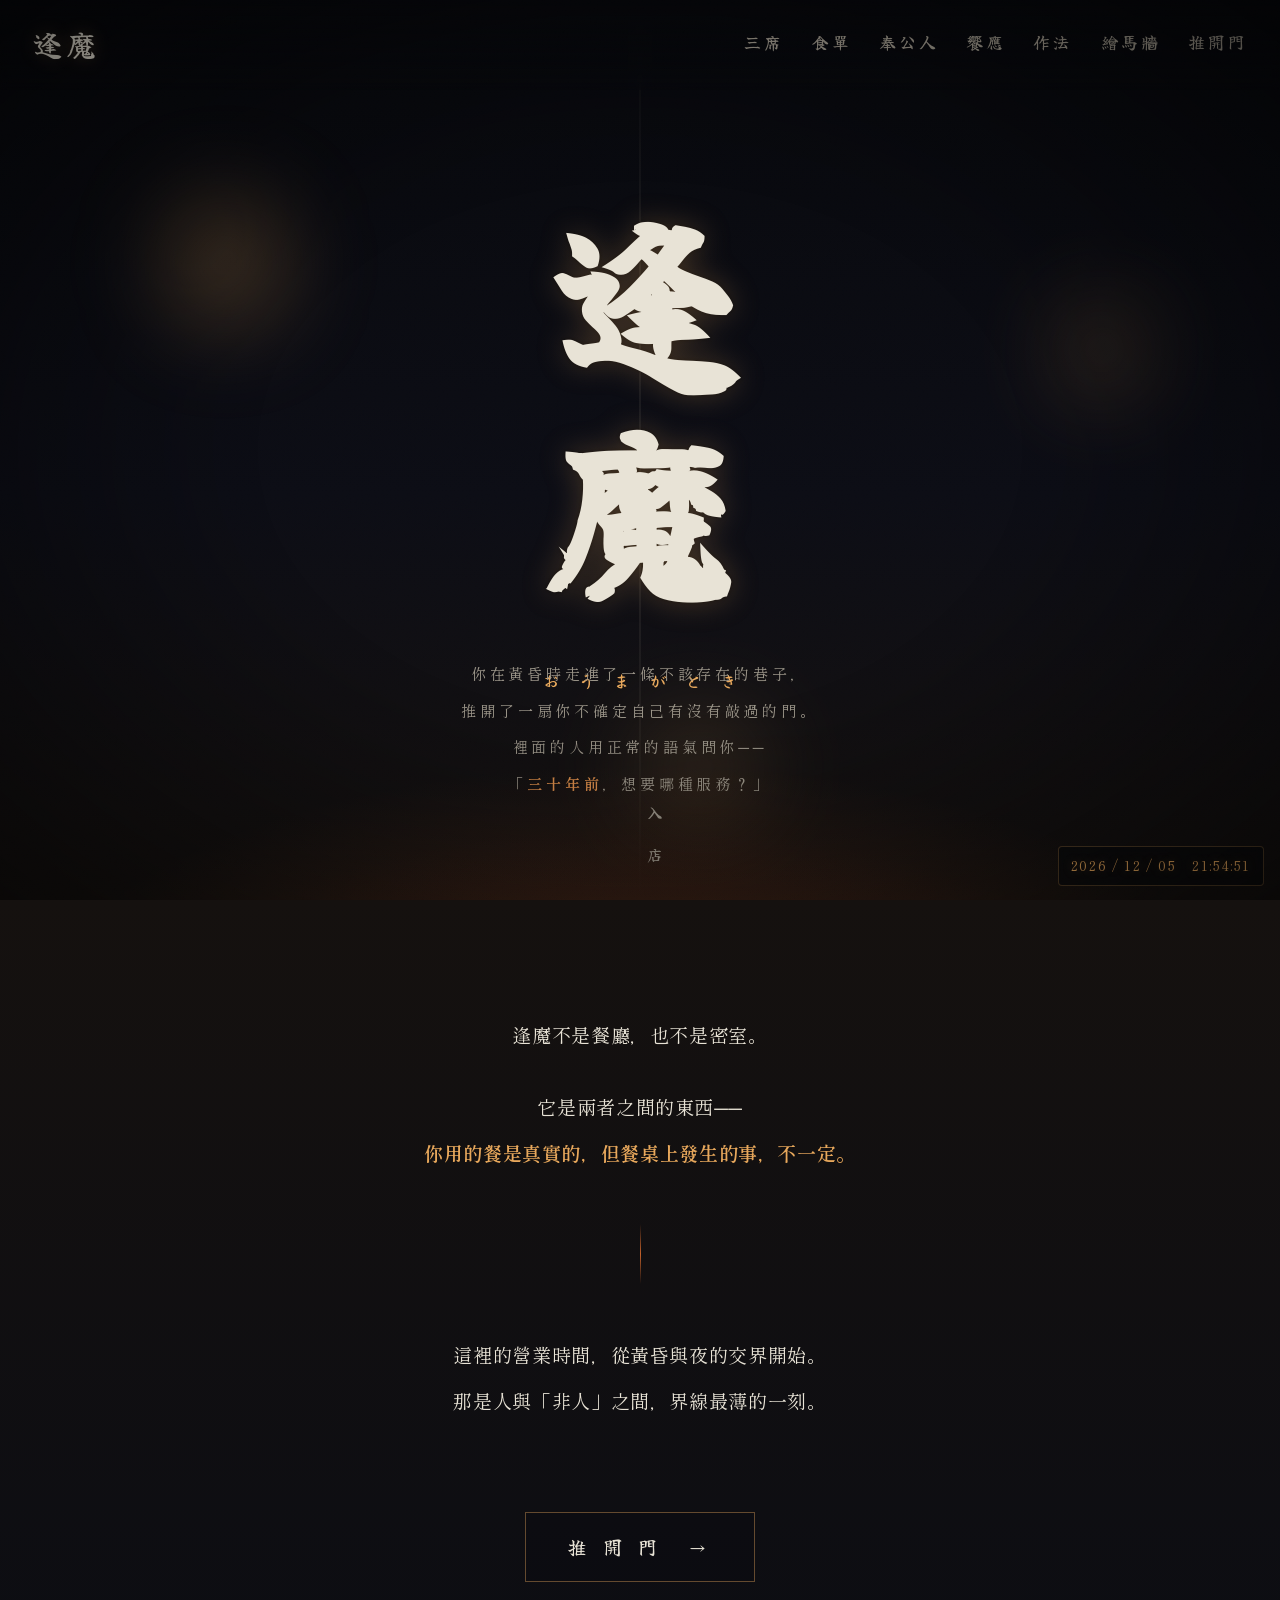
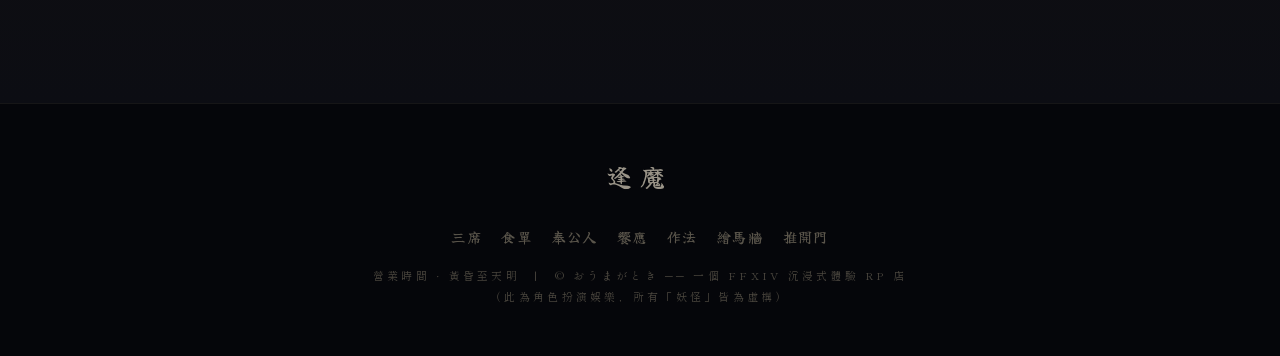
==== commit 28c72a58: "Add files via upload" ====
--- a/index.html
+++ b/index.html
@@ -8,267 +8,7 @@
   <link rel="icon" type="image/png" sizes="64x64" href="favicon.png">
   <link rel="apple-touch-icon" href="apple-touch-icon.png">
 
-<style>
-/* ════════════════════════════════════════
-   逢魔 ── おうまがとき　共用樣式
-   ════════════════════════════════════════ */
-@import url('https://fonts.googleapis.com/css2?family=Yuji+Syuku&family=Shippori+Mincho+B1:wght@400;500;600;700&family=Klee+One:wght@400;600&display=swap');
-
-:root{
-  --night:#0a0b10;
-  --night-2:#101119;
-  --ink:#05060a;
-  --amber:#c4612a;
-  --amber-soft:#d98b4a;
-  --amber-glow:#e8a85c;
-  --blood:#7a2018;
-  --moon:#e8e3d6;
-  --moon-dim:#9a9488;
-  --paper:#d8cdb4;
-  --paper-dark:#b8a988;
-  --brush:'Yuji Syuku', serif;
-  --mincho:'Shippori Mincho B1', serif;
-  --hand:'Klee One', serif;
-}
-
-*{margin:0;padding:0;box-sizing:border-box;}
-html{scroll-behavior:smooth;}
-
-body{
-  background:var(--night);
-  color:var(--moon);
-  font-family:var(--mincho);
-  overflow-x:hidden;
-  line-height:1.9;
-  letter-spacing:.04em;
-  position:relative;
-  min-height:100vh;
-}
-
-/* 顆粒雜訊 */
-body::before{
-  content:"";position:fixed;inset:0;z-index:9999;pointer-events:none;opacity:.05;
-  background-image:url("data:image/svg+xml,%3Csvg xmlns='http://www.w3.org/2000/svg' width='120' height='120'%3E%3Cfilter id='n'%3E%3CfeTurbulence type='fractalNoise' baseFrequency='0.85' numOctaves='3'/%3E%3C/filter%3E%3Crect width='100%25' height='100%25' filter='url(%23n)'/%3E%3C/svg%3E");
-  mix-blend-mode:overlay;
-}
-/* 暈影 */
-body::after{
-  content:"";position:fixed;inset:0;z-index:9998;pointer-events:none;
-  background:radial-gradient(ellipse at center, transparent 42%, rgba(0,0,0,.55) 100%);
-}
-::selection{background:var(--blood);color:var(--moon);}
-
-/* ════ 導覽列 ════ */
-nav.bar{
-  position:fixed;top:0;left:0;right:0;z-index:100;
-  display:flex;align-items:center;justify-content:space-between;
-  padding:1rem 2rem;
-  background:linear-gradient(180deg, rgba(7,8,12,.92), rgba(7,8,12,0));
-  backdrop-filter:blur(4px);
-}
-nav.bar .home{
-  font-family:var(--brush);font-size:1.9rem;color:var(--moon);
-  text-decoration:none;letter-spacing:.15em;
-  text-shadow:0 0 18px rgba(232,168,92,.3);
-  transition:.4s;
-}
-nav.bar .home:hover{color:var(--amber-glow);}
-nav.bar .links{display:flex;gap:1.7rem;flex-wrap:wrap;}
-nav.bar .links a{
-  font-family:var(--brush);font-size:1.05rem;color:var(--moon-dim);
-  text-decoration:none;letter-spacing:.18em;position:relative;
-  transition:.4s;padding-bottom:.2rem;
-}
-nav.bar .links a::after{
-  content:"";position:absolute;left:0;bottom:-2px;width:0;height:1px;
-  background:var(--amber-glow);transition:.4s;
-}
-nav.bar .links a:hover{color:var(--moon);}
-nav.bar .links a:hover::after{width:100%;}
-nav.bar .links a.active{color:var(--amber-glow);}
-nav.bar .links a.active::after{width:100%;background:var(--amber);}
-
-/* 漢堡（手機） */
-nav.bar .toggle{display:none;background:none;border:none;color:var(--moon);
-  font-family:var(--brush);font-size:1.3rem;cursor:pointer;letter-spacing:.1em;}
-
-/* ════ 頁面共用 ════ */
-.page{padding:9rem 1.5rem 6rem;min-height:100vh;position:relative;}
-.wrap{max-width:1040px;margin:0 auto;}
-
-.page-head{text-align:center;margin-bottom:4.5rem;}
-.page-mark{
-  font-family:var(--brush);font-size:clamp(2.8rem,8vw,5rem);
-  color:var(--moon);letter-spacing:.18em;line-height:1.1;
-  text-shadow:0 0 28px rgba(232,168,92,.2);
-}
-.page-en{font-size:.72rem;letter-spacing:.5em;color:var(--amber);
-  text-transform:uppercase;margin-top:1rem;display:block;}
-.page-lead{color:var(--moon-dim);max-width:560px;margin:1.6rem auto 0;
-  font-size:.98rem;line-height:2.2;}
-
-/* 進場淡入 */
-.reveal{opacity:0;transform:translateY(30px);
-  transition:opacity 1.1s ease, transform 1.1s cubic-bezier(.16,1,.3,1);}
-.reveal.in{opacity:1;transform:translateY(0);}
-
-.divider{width:1px;height:60px;margin:3rem auto;
-  background:linear-gradient(180deg,transparent,var(--amber),transparent);}
-
-/* ════ 頁尾 ════ */
-footer{background:#05060a;text-align:center;padding:3rem 1.5rem;
-  border-top:1px solid rgba(216,205,180,.08);}
-footer .fmark{font-family:var(--brush);font-size:1.6rem;color:var(--moon-dim);letter-spacing:.3em;}
-footer .fsub{font-size:.68rem;color:#4a463e;letter-spacing:.3em;margin-top:.9rem;line-height:2;}
-footer .fnav{margin-top:1.4rem;display:flex;gap:1.2rem;justify-content:center;flex-wrap:wrap;}
-footer .fnav a{font-family:var(--brush);font-size:.9rem;color:#5a554b;text-decoration:none;transition:.3s;letter-spacing:.1em;}
-footer .fnav a:hover{color:var(--amber-soft);}
-
-/* ════ 提灯背景元件 ════ */
-.lantern{position:absolute;border-radius:50%;filter:blur(45px);
-  background:radial-gradient(circle, rgba(232,168,92,.45), transparent 70%);
-  animation:flicker 4s infinite ease-in-out;pointer-events:none;z-index:0;}
-@keyframes flicker{
-  0%,100%{opacity:.5;transform:scale(1);}
-  25%{opacity:.32;transform:scale(.97);}
-  50%{opacity:.65;transform:scale(1.03);}
-  72%{opacity:.26;transform:scale(.95);}
-  80%{opacity:.55;transform:scale(1);}
-}
-
-/* ════════ index / Hero ════════ */
-.hero{
-  height:100vh;min-height:680px;display:flex;flex-direction:column;
-  align-items:center;justify-content:center;position:relative;overflow:hidden;
-  background:
-    radial-gradient(ellipse 80% 50% at 50% 115%, rgba(196,97,42,.28), transparent 60%),
-    radial-gradient(ellipse 60% 40% at 50% 120%, rgba(122,32,24,.25), transparent 70%),
-    linear-gradient(180deg, #07080c 0%, #0c0d15 55%, #15110f 100%);
-}
-.torii-line{position:absolute;top:0;left:50%;width:1px;height:100%;
-  background:linear-gradient(180deg, transparent, rgba(216,205,180,.15) 30%, rgba(216,205,180,.15) 70%, transparent);
-  transform:translateX(-50%);}
-.hero-title{
-  writing-mode:vertical-rl;font-family:var(--brush);
-  font-size:clamp(5.5rem, 16vw, 12rem);color:var(--moon);line-height:1;letter-spacing:.1em;
-  text-shadow:0 0 30px rgba(232,168,92,.25), 0 0 4px rgba(0,0,0,.8);
-  position:relative;z-index:3;opacity:0;
-  animation:titleIn 2.4s .3s forwards cubic-bezier(.16,1,.3,1);}
-@keyframes titleIn{
-  0%{opacity:0;transform:translateY(40px);filter:blur(12px);}
-  100%{opacity:1;transform:translateY(0);filter:blur(0);}}
-.hero-sub{font-family:var(--brush);font-size:clamp(.85rem,2vw,1.1rem);
-  color:var(--amber-glow);letter-spacing:1em;margin-top:2.4rem;padding-left:1em;
-  opacity:0;animation:fadeUp 2s 1.6s forwards;z-index:3;}
-.hero-whisper{position:absolute;bottom:11%;text-align:center;color:var(--moon-dim);
-  font-size:clamp(.78rem,1.6vw,.95rem);letter-spacing:.25em;line-height:2.4;
-  opacity:0;animation:fadeUp 2.4s 2.4s forwards;z-index:3;}
-.hero-whisper .glitch-name{color:var(--amber-soft);font-weight:600;transition:opacity .25s;}
-@keyframes fadeUp{from{opacity:0;transform:translateY(20px);}to{opacity:1;transform:translateY(0);}}
-.enter-hint{position:absolute;bottom:3.5%;left:50%;transform:translateX(-50%);
-  font-family:var(--brush);font-size:.95rem;letter-spacing:.4em;color:var(--moon-dim);
-  writing-mode:vertical-rl;text-decoration:none;opacity:0;
-  animation:fadeUp 2s 3.2s forwards, bob 2.6s 3.2s infinite ease-in-out;transition:color .4s;z-index:3;}
-.enter-hint:hover{color:var(--amber-glow);}
-@keyframes bob{0%,100%{transform:translateX(-50%) translateY(0);}50%{transform:translateX(-50%) translateY(10px);}}
-
-/* index 序章 */
-.intro{background:linear-gradient(180deg,#15110f,#0c0d13);text-align:center;padding:7rem 1.5rem;}
-.intro p{max-width:640px;margin:0 auto 1.6rem;font-size:clamp(1rem,2.4vw,1.2rem);color:var(--moon);line-height:2.4;}
-.intro .em{color:var(--amber-glow);font-weight:600;}
-
-/* ════════ 三席 ════════ */
-.seat-grid{display:grid;grid-template-columns:repeat(3,1fr);gap:1.4rem;}
-.seat{border:1px solid rgba(216,205,180,.14);
-  background:linear-gradient(160deg, rgba(21,22,30,.9), rgba(10,11,16,.9));
-  padding:2.6rem 1.7rem;position:relative;transition:.5s;overflow:hidden;}
-.seat::before{content:"";position:absolute;inset:0;
-  background:radial-gradient(circle at 50% 120%, rgba(196,97,42,.2), transparent 60%);
-  opacity:0;transition:.6s;}
-.seat:hover{border-color:rgba(232,168,92,.5);transform:translateY(-6px);}
-.seat:hover::before{opacity:1;}
-.seat .jp{font-family:var(--brush);font-size:2rem;color:var(--amber-glow);letter-spacing:.1em;}
-.seat .lv{font-size:.68rem;letter-spacing:.3em;color:var(--moon-dim);margin:.9rem 0 1.3rem;text-transform:uppercase;}
-.seat p{font-size:.93rem;color:var(--moon-dim);line-height:2;}
-
-/* ════════ 食單 ════════ */
-.menu-group{margin-bottom:3.6rem;}
-.menu-group h3{font-family:var(--brush);font-size:1.6rem;color:var(--amber-soft);
-  letter-spacing:.2em;margin-bottom:1.6rem;border-bottom:1px solid rgba(216,205,180,.12);padding-bottom:.6rem;}
-.dish{display:flex;justify-content:space-between;align-items:baseline;gap:1.5rem;
-  padding:1.1rem 0;border-bottom:1px dotted rgba(216,205,180,.1);}
-.dish .name{font-size:1.1rem;color:var(--moon);font-weight:500;letter-spacing:.08em;flex-shrink:0;}
-.dish .desc{font-size:.86rem;color:var(--moon-dim);text-align:right;font-style:italic;line-height:1.7;}
-.menu-note{font-size:.8rem;color:var(--moon-dim);margin-top:2.5rem;text-align:center;letter-spacing:.15em;opacity:.7;}
-
-/* ════════ 店員 ════════ */
-.staff-grid{display:grid;grid-template-columns:repeat(auto-fit,minmax(220px,1fr));gap:1.2rem;}
-.yokai{border:1px solid rgba(216,205,180,.12);padding:2.2rem 1.6rem;position:relative;
-  background:rgba(13,14,20,.6);transition:.5s;}
-.yokai:hover{background:rgba(20,16,14,.9);border-color:var(--blood);}
-.yokai .role{font-size:.66rem;letter-spacing:.35em;color:var(--amber);text-transform:uppercase;}
-.yokai .yname{font-family:var(--brush);font-size:1.8rem;color:var(--moon);margin:.5rem 0 1rem;letter-spacing:.1em;}
-.yokai .rule{font-size:.86rem;color:var(--moon-dim);line-height:1.95;}
-.yokai .rule b{color:var(--amber-soft);font-weight:600;}
-
-/* ════════ 規則 ════════ */
-.rule-list{max-width:680px;margin:0 auto;}
-.rule-row{display:flex;gap:1.5rem;align-items:flex-start;padding:1.5rem 0;border-bottom:1px solid rgba(216,205,180,.1);}
-.rule-row .num{font-family:var(--brush);font-size:1.7rem;color:var(--amber);flex-shrink:0;width:1.6em;}
-.rule-row p{font-size:1rem;color:var(--moon);line-height:1.9;}
-.rule-row p span{color:var(--moon-dim);font-size:.85rem;display:block;margin-top:.4rem;}
-
-/* ════════ 繪馬牆 ════════ */
-.ema-rule{font-size:.9rem;color:var(--amber-soft);letter-spacing:.2em;text-align:center;margin-bottom:.5rem;}
-.ema-board{display:grid;grid-template-columns:repeat(auto-fill,minmax(160px,1fr));gap:1.4rem;margin-top:2rem;}
-.ema-card{background:linear-gradient(160deg,#1a1410,#241a13);border:1px solid rgba(216,205,180,.15);
-  padding:1.5rem 1.1rem 1.3rem;font-family:var(--hand);color:var(--paper);position:relative;
-  transform:rotate(var(--rot));transition:.4s;box-shadow:0 6px 20px rgba(0,0,0,.4);}
-.ema-card::before{content:"";position:absolute;top:-7px;left:50%;transform:translateX(-50%);
-  width:8px;height:8px;border-radius:50%;background:var(--blood);}
-.ema-card::after{content:"";position:absolute;top:-22px;left:50%;transform:translateX(-50%);
-  width:1px;height:18px;background:rgba(216,205,180,.25);}
-.ema-card:hover{transform:rotate(0deg) scale(1.05);border-color:var(--amber);z-index:2;}
-.ema-card .txt{font-size:.95rem;line-height:1.75;}
-.ema-card .by{font-size:.66rem;color:var(--paper-dark);margin-top:.9rem;letter-spacing:.1em;}
-
-/* ════════ 推開門 ════════ */
-.door-wrap{text-align:center;
-  background:radial-gradient(ellipse 70% 50% at 50% 45%, rgba(196,97,42,.2), transparent 65%);}
-.door-wrap p{color:var(--moon-dim);max-width:520px;margin:0 auto 1rem;line-height:2.2;letter-spacing:.1em;}
-.clock{font-family:var(--brush);font-size:1.1rem;color:var(--blood);letter-spacing:.3em;margin:2rem 0;opacity:.85;}
-.door-btn{display:inline-block;margin-top:2.5rem;font-family:var(--brush);font-size:1.6rem;letter-spacing:.3em;
-  color:var(--moon);text-decoration:none;padding:1.3rem 3.5rem;border:1px solid rgba(232,168,92,.4);
-  position:relative;background:rgba(10,11,16,.5);transition:.6s cubic-bezier(.16,1,.3,1);overflow:hidden;}
-.door-btn::before{content:"";position:absolute;inset:0;
-  background:radial-gradient(circle at center, rgba(196,97,42,.4), transparent 70%);opacity:0;transition:.6s;}
-.door-btn:hover{border-color:var(--amber-glow);letter-spacing:.45em;color:var(--amber-glow);box-shadow:0 0 40px rgba(232,168,92,.3);}
-.door-btn:hover::before{opacity:1;}
-
-/* 預約步驟 */
-.steps{display:grid;grid-template-columns:repeat(3,1fr);gap:1.4rem;margin:3rem 0;}
-.step{border:1px solid rgba(216,205,180,.12);padding:2rem 1.4rem;text-align:center;background:rgba(13,14,20,.5);}
-.step .sn{font-family:var(--brush);font-size:2.2rem;color:var(--amber);display:block;margin-bottom:.8rem;}
-.step h4{font-size:1rem;color:var(--moon);margin-bottom:.6rem;letter-spacing:.1em;}
-.step p{font-size:.84rem;color:var(--moon-dim);line-height:1.9;margin:0;}
-
-/* ════ RWD ════ */
-@media(max-width:820px){
-  nav.bar{padding:.9rem 1.3rem;}
-  nav.bar .toggle{display:block;}
-  nav.bar .links{
-    position:absolute;top:100%;right:1.3rem;flex-direction:column;gap:1.1rem;
-    background:rgba(8,9,13,.97);border:1px solid rgba(216,205,180,.12);
-    padding:1.4rem 2rem;display:none;align-items:flex-end;
-  }
-  nav.bar .links.open{display:flex;}
-  .seat-grid,.steps{grid-template-columns:1fr;}
-  .dish{flex-direction:column;gap:.3rem;}
-  .dish .desc{text-align:left;}
-  .page{padding:8rem 1.3rem 5rem;}
-}
-
-</style>
+<link rel="stylesheet" href="styles.css">
 <style>
   /* 詭異時鐘 */
   .omaclock{position:fixed;right:16px;bottom:14px;z-index:90;
@@ -294,7 +34,6 @@
     <a href="service.html">饗應</a>
     <a href="rules.html">作法</a>
     <a href="ema.html">繪馬牆</a>
-    <a href="guide.html">案內</a>
     <a href="door.html">推開門</a>
   </div>
 </nav>
@@ -336,44 +75,12 @@
   <div class="fmark">逢魔</div>
   <div class="fnav">
     <a href="seats.html">三席</a><a href="menu.html">食單</a><a href="staff.html">奉公人</a><a href="service.html">饗應</a>
-    <a href="rules.html">作法</a><a href="ema.html">繪馬牆</a><a href="guide.html">案內</a><a href="door.html">推開門</a>
+    <a href="rules.html">作法</a><a href="ema.html">繪馬牆</a><a href="door.html">推開門</a>
   </div>
   <div class="fsub">營業時間 · 黃昏至天明　|　© おうまがとき ── 一個 FFXIV 沉浸式體驗 RP 店<br>（此為角色扮演娛樂，所有「妖怪」皆為虛構）</div>
 </footer>
 
-<script>
-// ════ 捲動淡入 ════
-const obs = new IntersectionObserver((entries)=>{
-  entries.forEach((e,i)=>{
-    if(e.isIntersecting){
-      setTimeout(()=>e.target.classList.add('in'), (i%4)*110);
-      obs.unobserve(e.target);
-    }
-  });
-},{threshold:.12});
-document.querySelectorAll('.reveal').forEach(el=>obs.observe(el));
-
-// ════ Hero 低語的夢核抖動 ════
-const gn = document.querySelector('.glitch-name');
-if(gn){
-  const words = ['今晚','三十年前','明天','已經太遲'];
-  let gi = 0;
-  setInterval(()=>{
-    if(Math.random() > .7){
-      gi = (gi+1) % words.length;
-      gn.style.opacity = '0';
-      setTimeout(()=>{ gn.textContent = words[gi]; gn.style.opacity = '1'; }, 250);
-    }
-  }, 3800);
-}
-
-// ════ 標示當前分頁 ════
-const here = location.pathname.split('/').pop() || 'index.html';
-document.querySelectorAll('nav.bar .links a').forEach(a=>{
-  if(a.getAttribute('href') === here) a.classList.add('active');
-});
-
-</script>
+<script src="effects.js"></script>
 <script>
 // ════ 詭異時鐘 ════
 (function(){
--- a/styles.css
+++ b/styles.css
@@ -0,0 +1,304 @@
+/* ════════════════════════════════════════
+   逢魔 ── おうまがとき　共用樣式
+   ════════════════════════════════════════ */
+@import url('https://fonts.googleapis.com/css2?family=Yuji+Syuku&family=Shippori+Mincho+B1:wght@400;500;600;700&family=Klee+One:wght@400;600&display=swap');
+
+:root{
+  --night:#0a0b10;
+  --night-2:#101119;
+  --ink:#05060a;
+  --amber:#c4612a;
+  --amber-soft:#d98b4a;
+  --amber-glow:#e8a85c;
+  --blood:#7a2018;
+  --moon:#e8e3d6;
+  --moon-dim:#9a9488;
+  --paper:#d8cdb4;
+  --paper-dark:#b8a988;
+  --brush:'Yuji Syuku', serif;
+  --mincho:'Shippori Mincho B1', serif;
+  --hand:'Klee One', serif;
+}
+
+*{margin:0;padding:0;box-sizing:border-box;}
+html{scroll-behavior:smooth;}
+
+body{
+  background:var(--night);
+  color:var(--moon);
+  font-family:var(--mincho);
+  overflow-x:hidden;
+  line-height:1.9;
+  letter-spacing:.04em;
+  position:relative;
+  min-height:100vh;
+}
+
+/* 顆粒雜訊 */
+body::before{
+  content:"";position:fixed;inset:0;z-index:9999;pointer-events:none;opacity:.05;
+  background-image:url("data:image/svg+xml,%3Csvg xmlns='http://www.w3.org/2000/svg' width='120' height='120'%3E%3Cfilter id='n'%3E%3CfeTurbulence type='fractalNoise' baseFrequency='0.85' numOctaves='3'/%3E%3C/filter%3E%3Crect width='100%25' height='100%25' filter='url(%23n)'/%3E%3C/svg%3E");
+  mix-blend-mode:overlay;
+}
+/* 暈影 */
+body::after{
+  content:"";position:fixed;inset:0;z-index:9998;pointer-events:none;
+  background:radial-gradient(ellipse at center, transparent 42%, rgba(0,0,0,.55) 100%);
+}
+::selection{background:var(--blood);color:var(--moon);}
+
+/* ════ 導覽列 ════ */
+nav.bar{
+  position:fixed;top:0;left:0;right:0;z-index:100;
+  display:flex;align-items:center;justify-content:space-between;
+  padding:1rem 2rem;
+  background:linear-gradient(180deg, rgba(7,8,12,.92), rgba(7,8,12,0));
+  backdrop-filter:blur(4px);
+}
+nav.bar .home{
+  font-family:var(--brush);font-size:1.9rem;color:var(--moon);
+  text-decoration:none;letter-spacing:.15em;
+  text-shadow:0 0 18px rgba(232,168,92,.3);
+  transition:.4s;
+}
+nav.bar .home:hover{color:var(--amber-glow);}
+nav.bar .links{display:flex;gap:1.7rem;flex-wrap:wrap;}
+nav.bar .links a{
+  font-family:var(--brush);font-size:1.05rem;color:var(--moon-dim);
+  text-decoration:none;letter-spacing:.18em;position:relative;
+  transition:.4s;padding-bottom:.2rem;
+}
+nav.bar .links a::after{
+  content:"";position:absolute;left:0;bottom:-2px;width:0;height:1px;
+  background:var(--amber-glow);transition:.4s;
+}
+nav.bar .links a:hover{color:var(--moon);}
+nav.bar .links a:hover::after{width:100%;}
+nav.bar .links a.active{color:var(--amber-glow);}
+nav.bar .links a.active::after{width:100%;background:var(--amber);}
+
+/* 漢堡（手機） */
+nav.bar .toggle{display:none;background:none;border:none;color:var(--moon);
+  font-family:var(--brush);font-size:1.3rem;cursor:pointer;letter-spacing:.1em;}
+
+/* ════ 頁面共用 ════ */
+.page{padding:9rem 1.5rem 6rem;min-height:100vh;position:relative;}
+.wrap{max-width:1040px;margin:0 auto;}
+
+.page-head{text-align:center;margin-bottom:4.5rem;}
+.page-mark{
+  font-family:var(--brush);font-size:clamp(2.8rem,8vw,5rem);
+  color:var(--moon);letter-spacing:.18em;line-height:1.1;
+  text-shadow:0 0 28px rgba(232,168,92,.2);
+}
+.page-en{font-size:.72rem;letter-spacing:.5em;color:var(--amber);
+  text-transform:uppercase;margin-top:1rem;display:block;}
+.page-lead{color:var(--moon-dim);max-width:560px;margin:1.6rem auto 0;
+  font-size:.98rem;line-height:2.2;}
+
+/* 進場淡入 */
+.reveal{opacity:0;transform:translateY(30px);
+  transition:opacity 1.1s ease, transform 1.1s cubic-bezier(.16,1,.3,1);}
+.reveal.in{opacity:1;transform:translateY(0);}
+
+.divider{width:1px;height:60px;margin:3rem auto;
+  background:linear-gradient(180deg,transparent,var(--amber),transparent);}
+
+/* ════ 頁尾 ════ */
+footer{background:#05060a;text-align:center;padding:3rem 1.5rem;
+  border-top:1px solid rgba(216,205,180,.08);}
+footer .fmark{font-family:var(--brush);font-size:1.6rem;color:var(--moon-dim);letter-spacing:.3em;}
+footer .fsub{font-size:.68rem;color:#4a463e;letter-spacing:.3em;margin-top:.9rem;line-height:2;}
+footer .fnav{margin-top:1.4rem;display:flex;gap:1.2rem;justify-content:center;flex-wrap:wrap;}
+footer .fnav a{font-family:var(--brush);font-size:.9rem;color:#5a554b;text-decoration:none;transition:.3s;letter-spacing:.1em;}
+footer .fnav a:hover{color:var(--amber-soft);}
+
+/* ════ 提灯背景元件 ════ */
+.lantern{position:absolute;border-radius:50%;filter:blur(45px);
+  background:radial-gradient(circle, rgba(232,168,92,.45), transparent 70%);
+  animation:flicker 4s infinite ease-in-out;pointer-events:none;z-index:0;}
+@keyframes flicker{
+  0%,100%{opacity:.5;transform:scale(1);}
+  25%{opacity:.32;transform:scale(.97);}
+  50%{opacity:.65;transform:scale(1.03);}
+  72%{opacity:.26;transform:scale(.95);}
+  80%{opacity:.55;transform:scale(1);}
+}
+
+/* ════════ index / Hero ════════ */
+.hero{
+  height:100vh;min-height:680px;display:flex;flex-direction:column;
+  align-items:center;justify-content:center;position:relative;overflow:hidden;
+  background:
+    radial-gradient(ellipse 80% 50% at 50% 115%, rgba(196,97,42,.28), transparent 60%),
+    radial-gradient(ellipse 60% 40% at 50% 120%, rgba(122,32,24,.25), transparent 70%),
+    linear-gradient(180deg, #07080c 0%, #0c0d15 55%, #15110f 100%);
+}
+.torii-line{position:absolute;top:0;left:50%;width:1px;height:100%;
+  background:linear-gradient(180deg, transparent, rgba(216,205,180,.15) 30%, rgba(216,205,180,.15) 70%, transparent);
+  transform:translateX(-50%);}
+.hero-title{
+  writing-mode:vertical-rl;font-family:var(--brush);
+  font-size:clamp(5.5rem, 16vw, 12rem);color:var(--moon);line-height:1;letter-spacing:.1em;
+  text-shadow:0 0 30px rgba(232,168,92,.25), 0 0 4px rgba(0,0,0,.8);
+  position:relative;z-index:3;opacity:0;
+  animation:titleIn 2.4s .3s forwards cubic-bezier(.16,1,.3,1);}
+@keyframes titleIn{
+  0%{opacity:0;transform:translateY(40px);filter:blur(12px);}
+  100%{opacity:1;transform:translateY(0);filter:blur(0);}}
+.hero-sub{font-family:var(--brush);font-size:clamp(.85rem,2vw,1.1rem);
+  color:var(--amber-glow);letter-spacing:1em;margin-top:2.4rem;padding-left:1em;
+  opacity:0;animation:fadeUp 2s 1.6s forwards;z-index:3;}
+.hero-whisper{position:absolute;bottom:11%;text-align:center;color:var(--moon-dim);
+  font-size:clamp(.78rem,1.6vw,.95rem);letter-spacing:.25em;line-height:2.4;
+  opacity:0;animation:fadeUp 2.4s 2.4s forwards;z-index:3;}
+.hero-whisper .glitch-name{color:var(--amber-soft);font-weight:600;transition:opacity .25s;}
+@keyframes fadeUp{from{opacity:0;transform:translateY(20px);}to{opacity:1;transform:translateY(0);}}
+.enter-hint{position:absolute;bottom:3.5%;left:50%;transform:translateX(-50%);
+  font-family:var(--brush);font-size:.95rem;letter-spacing:.4em;color:var(--moon-dim);
+  writing-mode:vertical-rl;text-decoration:none;opacity:0;
+  animation:fadeUp 2s 3.2s forwards, bob 2.6s 3.2s infinite ease-in-out;transition:color .4s;z-index:3;}
+.enter-hint:hover{color:var(--amber-glow);}
+@keyframes bob{0%,100%{transform:translateX(-50%) translateY(0);}50%{transform:translateX(-50%) translateY(10px);}}
+
+/* index 序章 */
+.intro{background:linear-gradient(180deg,#15110f,#0c0d13);text-align:center;padding:7rem 1.5rem;}
+.intro p{max-width:640px;margin:0 auto 1.6rem;font-size:clamp(1rem,2.4vw,1.2rem);color:var(--moon);line-height:2.4;}
+.intro .em{color:var(--amber-glow);font-weight:600;}
+
+/* ════════ 三席 ════════ */
+.seat-grid{display:grid;grid-template-columns:repeat(3,1fr);gap:1.4rem;}
+.seat{border:1px solid rgba(216,205,180,.14);
+  background:linear-gradient(160deg, rgba(21,22,30,.9), rgba(10,11,16,.9));
+  padding:2.6rem 1.7rem;position:relative;transition:.5s;overflow:hidden;}
+.seat::before{content:"";position:absolute;inset:0;
+  background:radial-gradient(circle at 50% 120%, rgba(196,97,42,.2), transparent 60%);
+  opacity:0;transition:.6s;}
+.seat:hover{border-color:rgba(232,168,92,.5);transform:translateY(-6px);}
+.seat:hover::before{opacity:1;}
+.seat .jp{font-family:var(--brush);font-size:2rem;color:var(--amber-glow);letter-spacing:.1em;}
+.seat .lv{font-size:.68rem;letter-spacing:.3em;color:var(--moon-dim);margin:.9rem 0 1.3rem;text-transform:uppercase;}
+.seat p{font-size:.93rem;color:var(--moon-dim);line-height:2;}
+.seat p .veil{filter:blur(3.2px);opacity:.5;user-select:none;display:inline;}
+.seat p .clear{color:var(--amber-soft);display:inline-block;margin-top:.4rem;}
+
+/* ════════ 食單 ════════ */
+.menu-group{margin-bottom:3.6rem;}
+.menu-group h3{font-family:var(--brush);font-size:1.6rem;color:var(--amber-soft);
+  letter-spacing:.2em;margin-bottom:1.6rem;border-bottom:1px solid rgba(216,205,180,.12);padding-bottom:.6rem;}
+.dish{display:flex;justify-content:space-between;align-items:baseline;gap:1.5rem;
+  padding:1.1rem 0;border-bottom:1px dotted rgba(216,205,180,.1);}
+.dish .name{font-size:1.1rem;color:var(--moon);font-weight:500;letter-spacing:.08em;flex-shrink:0;}
+.dish .desc{font-size:.86rem;color:var(--moon-dim);text-align:right;font-style:italic;line-height:1.7;}
+.dish .real{flex:1;text-align:center;font-family:var(--brush);font-size:.98rem;color:var(--amber-glow);letter-spacing:.18em;opacity:0;transition:opacity .55s ease;white-space:nowrap;pointer-events:none;text-shadow:0 0 14px rgba(232,168,92,.4);}
+.dish:hover .real,.dish.show-real .real{opacity:1;}
+.dish:hover .name{color:var(--amber-soft);}
+.dish .price{flex-shrink:0;font-family:var(--mincho);font-size:.95rem;color:var(--amber-soft);letter-spacing:.05em;white-space:nowrap;}
+.dish .price i{font-style:normal;font-size:.68rem;color:var(--moon-dim);margin-left:.2rem;}
+.dish{cursor:pointer;}
+.menu-note{font-size:.8rem;color:var(--moon-dim);margin-top:2.5rem;text-align:center;letter-spacing:.15em;opacity:.7;}
+
+/* ════════ 店員 ════════ */
+.staff-grid{display:grid;grid-template-columns:repeat(auto-fit,minmax(220px,1fr));gap:1.2rem;}
+.yokai{border:1px solid rgba(216,205,180,.12);padding:2.2rem 1.6rem;position:relative;
+  background:rgba(13,14,20,.6);transition:.5s;}
+.yokai:hover{background:rgba(20,16,14,.9);border-color:var(--blood);}
+.yokai .role{font-size:.66rem;letter-spacing:.35em;color:var(--amber);text-transform:uppercase;}
+.yokai .yname{font-family:var(--brush);font-size:1.8rem;color:var(--moon);margin:.5rem 0 1rem;letter-spacing:.1em;}
+.yokai .rule{font-size:.86rem;color:var(--moon-dim);line-height:1.95;}
+.yokai .rule b{color:var(--amber-soft);font-weight:600;}
+
+/* ════════ 規則 ════════ */
+.rule-list{max-width:680px;margin:0 auto;}
+.rule-row{display:flex;gap:1.5rem;align-items:flex-start;padding:1.5rem 0;border-bottom:1px solid rgba(216,205,180,.1);}
+.rule-row .num{font-family:var(--brush);font-size:1.7rem;color:var(--amber);flex-shrink:0;width:1.6em;}
+.rule-row p{font-size:1rem;color:var(--moon);line-height:1.9;}
+.rule-row p span{color:var(--moon-dim);font-size:.85rem;display:block;margin-top:.4rem;}
+.law-sec{max-width:720px;margin:0 auto 3rem;}
+.law-sec h3{font-family:var(--brush);font-size:1.6rem;color:var(--amber-soft);letter-spacing:.18em;border-bottom:1px solid rgba(216,205,180,.14);padding-bottom:.7rem;margin-bottom:.3rem;display:flex;align-items:baseline;gap:.9rem;}
+.law-sec h3 .en{font-size:.6rem;letter-spacing:.35em;color:var(--moon-dim);text-transform:uppercase;}
+.law-sec .intro{color:var(--moon-dim);font-size:14px;font-style:italic;margin:.6rem 0 1.2rem;letter-spacing:.06em;}
+.law-item{display:flex;gap:1.1rem;align-items:flex-start;padding:.85rem 0;border-bottom:1px dotted rgba(216,205,180,.1);}
+.law-item .ln{font-family:var(--brush);font-size:1.15rem;color:var(--amber);flex-shrink:0;width:1.5em;line-height:1.7;}
+.law-item p{font-size:15px;color:var(--moon);line-height:1.95;margin:0;}
+.law-item p em{color:var(--amber-soft);font-style:normal;}
+
+/* ════════ 繪馬牆 ════════ */
+.ema-rule{font-size:.9rem;color:var(--amber-soft);letter-spacing:.2em;text-align:center;margin-bottom:.5rem;}
+.ema-board{display:grid;grid-template-columns:repeat(auto-fill,minmax(160px,1fr));gap:1.4rem;margin-top:2rem;}
+.ema-card{background:linear-gradient(160deg,#1a1410,#241a13);border:1px solid rgba(216,205,180,.15);
+  padding:1.5rem 1.1rem 1.3rem;font-family:var(--hand);color:var(--paper);position:relative;
+  transform:rotate(var(--rot));transition:.4s;box-shadow:0 6px 20px rgba(0,0,0,.4);}
+.ema-card::before{content:"";position:absolute;top:-7px;left:50%;transform:translateX(-50%);
+  width:8px;height:8px;border-radius:50%;background:var(--blood);}
+.ema-card::after{content:"";position:absolute;top:-22px;left:50%;transform:translateX(-50%);
+  width:1px;height:18px;background:rgba(216,205,180,.25);}
+.ema-card:hover{transform:rotate(0deg) scale(1.05);border-color:var(--amber);z-index:2;}
+.ema-card .txt{font-size:.95rem;line-height:1.75;}
+.ema-card .by{font-size:.66rem;color:var(--paper-dark);margin-top:.9rem;letter-spacing:.1em;}
+.ema-warn{color:#c23b2c;font-family:var(--brush);font-size:1.05rem;letter-spacing:.12em;margin-top:1.6rem;line-height:2;text-shadow:0 0 16px rgba(194,59,44,.35);}
+.ema-card.aged{background:linear-gradient(160deg,#171009,#1d130a);border-color:rgba(216,205,180,.07);filter:sepia(.25) brightness(.82);box-shadow:0 6px 20px rgba(0,0,0,.5), inset 0 0 34px rgba(0,0,0,.55);}
+.ema-card.aged .txt{opacity:.5;color:#c4b79a;}
+.ema-card.aged .by{opacity:.5;}
+.ema-card.smudge .txt{filter:blur(1.3px);letter-spacing:-.01em;opacity:.55;}
+.ema-card.illegible .txt{filter:blur(3px);opacity:.42;color:#b8a988;}
+.ema-card.torn{clip-path:polygon(0 0,100% 0,100% 84%,86% 100%,38% 94%,0 99%);}
+.ema-card.illegible:hover .txt{filter:blur(2px);opacity:.62;}
+.ema-card.smudge:hover .txt{filter:blur(.7px);opacity:.75;}
+.ema-form{max-width:520px;margin:0 auto 2.6rem;border:1px solid rgba(216,205,180,.14);background:rgba(13,14,20,.5);padding:1.6rem 1.4rem;}
+.ema-form .ef-title{font-family:var(--brush);font-size:1.35rem;color:var(--amber-soft);letter-spacing:.15em;text-align:center;margin-bottom:1rem;}
+.ema-form textarea{width:100%;background:rgba(7,8,12,.8);border:1px solid rgba(216,205,180,.2);color:var(--paper);font-family:var(--hand);font-size:1rem;line-height:1.8;padding:.8rem 1rem;outline:none;resize:vertical;min-height:64px;transition:.4s;}
+.ema-form .ef-pw{width:100%;background:rgba(7,8,12,.85);border:1px solid rgba(122,32,24,.45);color:var(--amber-glow);font-family:var(--mincho);font-size:.95rem;letter-spacing:.12em;padding:.7rem 1rem;outline:none;margin-bottom:.7rem;text-align:center;transition:.4s;}
+.ema-form .ef-pw:focus{border-color:var(--amber-glow);box-shadow:0 0 20px rgba(232,168,92,.18);}
+.ema-form .ef-pw::placeholder{color:#7a6a55;letter-spacing:.05em;}
+.ema-form .pw-note{font-size:11px;color:var(--moon-dim);opacity:.7;text-align:center;margin-bottom:.7rem;letter-spacing:.03em;line-height:1.6;}
+.ema-form textarea:focus{border-color:var(--amber-glow);box-shadow:0 0 20px rgba(232,168,92,.15);}
+.ema-form .ef-row{display:flex;gap:.7rem;margin-top:.7rem;}
+.ema-form .ef-row input{flex:1;background:rgba(7,8,12,.8);border:1px solid rgba(216,205,180,.2);color:var(--paper);font-family:var(--hand);font-size:.95rem;padding:.7rem 1rem;outline:none;transition:.4s;}
+.ema-form .ef-row input:focus{border-color:var(--amber-glow);}
+.ema-form .ef-row button{font-family:var(--brush);font-size:1.1rem;letter-spacing:.2em;color:var(--moon);background:rgba(10,11,16,.6);border:1px solid rgba(232,168,92,.4);padding:.7rem 1.6rem;cursor:pointer;transition:.5s;white-space:nowrap;}
+.ema-form .ef-row button:hover{border-color:var(--amber-glow);color:var(--amber-glow);letter-spacing:.32em;box-shadow:0 0 24px rgba(232,168,92,.2);}
+.ema-form .ef-fb{margin-top:.7rem;min-height:1.2em;font-size:.82rem;color:var(--amber-glow);text-align:center;letter-spacing:.05em;}
+@keyframes hang{0%{opacity:0;transform:rotate(var(--rot)) translateY(-28px) scale(.9);}100%{opacity:1;transform:rotate(var(--rot)) scale(1);}}
+.ema-card.just-hung{animation:hang .8s cubic-bezier(.34,1.56,.64,1);}
+.padlet-sec{max-width:900px;margin:3.5rem auto 0;}
+.padlet-sec .ps-head{text-align:center;font-family:var(--brush);font-size:1.6rem;color:var(--moon);letter-spacing:.2em;margin-bottom:1.4rem;}
+.padlet-ph{border:1px dashed rgba(216,205,180,.3);background:rgba(13,14,20,.4);padding:3rem 1.5rem;text-align:center;color:var(--moon-dim);line-height:2.1;font-size:14px;}
+.padlet-ph code{color:var(--amber-soft);font-family:monospace;font-size:.78rem;}
+.padlet-frame{width:100%;height:560px;border:1px solid rgba(216,205,180,.15);background:#0c0d13;display:block;}
+
+/* ════════ 推開門 ════════ */
+.door-wrap{text-align:center;
+  background:radial-gradient(ellipse 70% 50% at 50% 45%, rgba(196,97,42,.2), transparent 65%);}
+.door-wrap p{color:var(--moon-dim);max-width:520px;margin:0 auto 1rem;line-height:2.2;letter-spacing:.1em;}
+.clock{font-family:var(--brush);font-size:1.1rem;color:var(--blood);letter-spacing:.3em;margin:2rem 0;opacity:.85;}
+.door-btn{display:inline-block;margin-top:2.5rem;font-family:var(--brush);font-size:1.6rem;letter-spacing:.3em;
+  color:var(--moon);text-decoration:none;padding:1.3rem 3.5rem;border:1px solid rgba(232,168,92,.4);
+  position:relative;background:rgba(10,11,16,.5);transition:.6s cubic-bezier(.16,1,.3,1);overflow:hidden;}
+.door-btn::before{content:"";position:absolute;inset:0;
+  background:radial-gradient(circle at center, rgba(196,97,42,.4), transparent 70%);opacity:0;transition:.6s;}
+.door-btn:hover{border-color:var(--amber-glow);letter-spacing:.45em;color:var(--amber-glow);box-shadow:0 0 40px rgba(232,168,92,.3);}
+.door-btn:hover::before{opacity:1;}
+
+/* 預約步驟 */
+.steps{display:grid;grid-template-columns:repeat(3,1fr);gap:1.4rem;margin:3rem 0;}
+.step{border:1px solid rgba(216,205,180,.12);padding:2rem 1.4rem;text-align:center;background:rgba(13,14,20,.5);}
+.step .sn{font-family:var(--brush);font-size:2.2rem;color:var(--amber);display:block;margin-bottom:.8rem;}
+.step h4{font-size:1rem;color:var(--moon);margin-bottom:.6rem;letter-spacing:.1em;}
+.step p{font-size:.84rem;color:var(--moon-dim);line-height:1.9;margin:0;}
+
+/* ════ RWD ════ */
+@media(max-width:820px){
+  nav.bar{padding:.9rem 1.3rem;}
+  nav.bar .toggle{display:block;}
+  nav.bar .links{
+    position:absolute;top:100%;right:1.3rem;flex-direction:column;gap:1.1rem;
+    background:rgba(8,9,13,.97);border:1px solid rgba(216,205,180,.12);
+    padding:1.4rem 2rem;display:none;align-items:flex-end;
+  }
+  nav.bar .links.open{display:flex;}
+  .seat-grid,.steps{grid-template-columns:1fr;}
+  .dish{flex-direction:column;gap:.3rem;}
+  .dish .desc{text-align:left;}
+  .page{padding:8rem 1.3rem 5rem;}
+}
